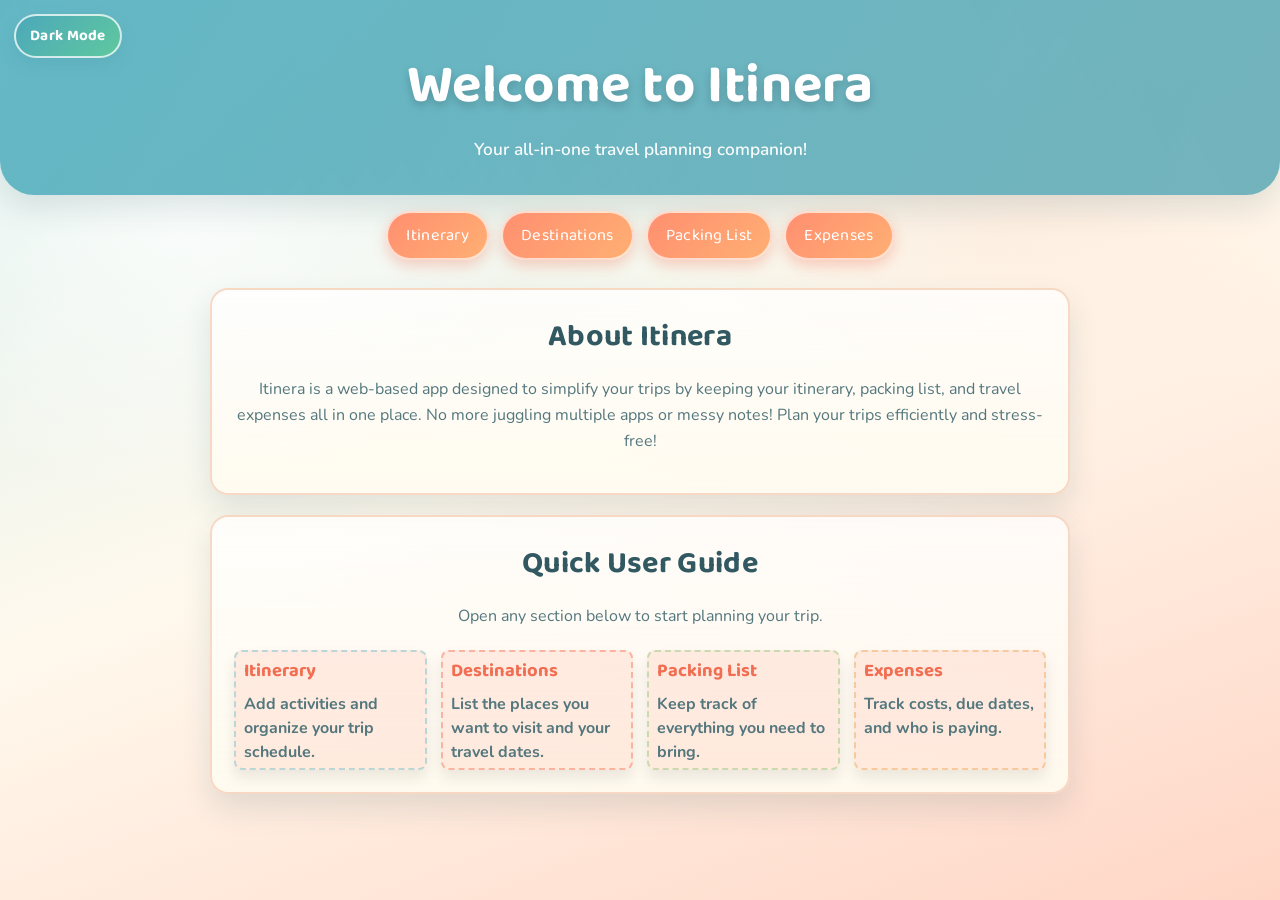
==== index.html @ 9acf5cf8 "add dark mode" ====
<!DOCTYPE html>
<html lang="en">
<head>
  <meta charset="UTF-8">
  <meta name="viewport" content="width=device-width, initial-scale=1.0">
  <title>Itinera - Home</title>
  <link rel="stylesheet" href="style.css">
</head>
<body class="home-page">

  <header>
    <h1>Welcome to Itinera</h1>
    <p>Your all-in-one travel planning companion!</p>
  </header>

  <!-- Navigation links right below the header -->
  <nav class="top-nav">
    <a href="itinerary.html">Itinerary</a>
    <a href="destinations.html">Destinations</a>
    <a href="packing.html">Packing List</a>
    <a href="expenses.html">Expenses</a>
  </nav>

  <section class="card about-box">
    <h2>About Itinera</h2>
    <p>
      Itinera is a web-based app designed to simplify your trips by keeping your itinerary, packing list, and travel expenses all in one place. No more juggling multiple apps or messy notes! Plan your trips efficiently and stress-free!
    </p>
  </section>

  <section class="card tutorial-box">
    <h2>Quick User Guide</h2>
    <p>Open any section below to start planning your trip.</p>

    <div class="tutorial-links">
      <a href="itinerary.html" class="tutorial-link">
        <strong>Itinerary</strong>
        <span>Add activities and organize your trip schedule.</span>
      </a>
      <a href="destinations.html" class="tutorial-link">
        <strong>Destinations</strong>
        <span>List the places you want to visit and your travel dates.</span>
      </a>
      <a href="packing.html" class="tutorial-link">
        <strong>Packing List</strong>
        <span>Keep track of everything you need to bring.</span>
      </a>
      <a href="expenses.html" class="tutorial-link">
        <strong>Expenses</strong>
        <span>Track costs, due dates, and who is paying.</span>
      </a>
    </div>
  </section>

  <script src="script.js"></script>
</body>
</html>
---- style.css ----
@import url('https://fonts.googleapis.com/css2?family=Baloo+2:wght@500;700&family=Nunito:wght@400;600;700&display=swap');

:root {
  --bg-sky: #d8f1f0;
  --bg-cream: #fff8e8;
  --bg-coral: #ffd3c2;
  --ink-main: #325962;
  --ink-soft: #53777d;
  --card: #fffcf4;
  --line-soft: #f4cdb5;
  --accent-main: #ff8f70;
  --accent-deep: #f16e52;
  --accent-blue: #5bb8c8;
  --shadow-soft: 0 14px 30px rgba(50, 89, 98, 0.14);
  --shadow-pop: 0 12px 20px rgba(241, 110, 82, 0.24);
}

* {
  box-sizing: border-box;
}

body {
  font-family: 'Nunito', sans-serif;
  text-align: center;
  margin: 0;
  padding: 0;
  color: var(--ink-main);
  background:
    radial-gradient(circle at 12% 18%, rgba(255, 255, 255, 0.8) 0%, rgba(255, 255, 255, 0) 25%),
    radial-gradient(circle at 86% 8%, rgba(255, 255, 255, 0.72) 0%, rgba(255, 255, 255, 0) 24%),
    linear-gradient(160deg, var(--bg-sky) 0%, var(--bg-cream) 46%, var(--bg-coral) 100%);
  min-height: 100vh;
}

header {
  background:
    linear-gradient(130deg, rgba(91, 184, 200, 0.95), rgba(91, 184, 200, 0.85)),
    linear-gradient(240deg, rgba(255, 143, 112, 0.95), rgba(255, 143, 112, 0.8));
  color: #ffffff;
  padding: 42px 20px 34px;
  border-bottom-left-radius: 34px;
  border-bottom-right-radius: 34px;
  box-shadow: var(--shadow-soft);
}

header h1 {
  margin: 0;
  font-family: 'Baloo 2', cursive;
  font-size: clamp(2.3rem, 4.8vw, 3.4rem);
  font-weight: 700;
  letter-spacing: 0.6px;
  text-shadow: 0 4px 10px rgba(0, 0, 0, 0.18);
}

header p {
  margin-top: 8px;
  margin-bottom: 0;
  font-size: 1.08rem;
  font-weight: 600;
  opacity: 0.95;
}

.top-nav {
  display: flex;
  justify-content: center;
  gap: 12px;
  margin: 16px 0 28px;
  flex-wrap: wrap;
}

.top-nav a {
  text-decoration: none;
  color: #ffffff;
  font-family: 'Baloo 2', cursive;
  font-size: 1.03rem;
  letter-spacing: 0.3px;
  background: linear-gradient(135deg, var(--accent-main), #ffaf73);
  border: 2px solid rgba(255, 255, 255, 0.65);
  padding: 9px 18px;
  border-radius: 999px;
  transition: transform 0.2s ease, box-shadow 0.2s ease, filter 0.2s ease;
  box-shadow: 0 6px 14px rgba(241, 110, 82, 0.3);
}

.theme-toggle {
  position: fixed;
  top: 14px;
  left: 14px;
  z-index: 999;
  color: #ffffff;
  font-family: 'Baloo 2', cursive;
  font-size: 0.95rem;
  letter-spacing: 0.3px;
  background: linear-gradient(135deg, #4ca8ba, #5fc89e);
  border: 2px solid rgba(255, 255, 255, 0.75);
  padding: 8px 14px;
  border-radius: 999px;
  transition: transform 0.2s ease, box-shadow 0.2s ease, filter 0.2s ease;
  box-shadow: 0 6px 14px rgba(74, 157, 171, 0.26);
  width: auto;
}

.top-nav a:hover {
  transform: translateY(-2px);
  filter: saturate(1.08);
  box-shadow: 0 10px 18px rgba(241, 110, 82, 0.34);
}

.theme-toggle:hover {
  transform: translateY(-2px);
  filter: saturate(1.08);
  box-shadow: 0 10px 18px rgba(74, 157, 171, 0.32);
}

.theme-toggle:focus-visible {
  outline: 3px solid rgba(255, 255, 255, 0.75);
  outline-offset: 2px;
}

.card,
section {
  background: var(--card);
  margin: 20px auto;
  padding: 22px;
  width: 95%;
  max-width: 860px;
  border-radius: 18px;
  border: 2px solid rgba(244, 205, 181, 0.75);
  box-shadow: var(--shadow-soft);
  text-align: left;
}

.card h2,
section h2 {
  margin-top: 0;
  margin-bottom: 14px;
  color: var(--ink-main);
  font-family: 'Baloo 2', cursive;
  font-size: 1.9rem;
  letter-spacing: 0.3px;
}

.card p {
  font-size: 1rem;
  line-height: 1.62;
  color: var(--ink-soft);
}

.card a {
  color: var(--accent-deep);
  text-decoration: none;
  font-weight: 700;
  background: rgba(255, 143, 112, 0.14);
  padding: 4px 8px;
  border-radius: 8px;
  transition: background 0.2s ease, color 0.2s ease;
}

.card a:hover {
  background: var(--accent-main);
  color: #ffffff;
}

.about-box,
.tutorial-box {
  background:
    linear-gradient(180deg, rgba(255, 255, 255, 0.75), rgba(255, 251, 240, 0.92));
}

.about-box h2,
.tutorial-box h2,
.about-box p,
.tutorial-box p {
  text-align: center;
}

.tutorial-box p {
  margin-bottom: 20px;
}

.tutorial-links {
  display: grid;
  grid-template-columns: repeat(auto-fit, minmax(180px, 1fr));
  gap: 14px;
}

.tutorial-link {
  display: block;
  background: linear-gradient(165deg, #ffffff, #fff3e4);
  border: 2px dashed rgba(241, 110, 82, 0.3);
  border-radius: 14px;
  padding: 16px;
  box-shadow: 0 8px 14px rgba(0, 0, 0, 0.08);
  text-align: left;
  transition: transform 0.22s ease, box-shadow 0.22s ease;
}

.tutorial-link strong {
  display: block;
  color: var(--accent-deep);
  font-family: 'Baloo 2', cursive;
  font-size: 1.15rem;
  margin-bottom: 6px;
}

.tutorial-link span {
  display: block;
  color: var(--ink-soft);
  line-height: 1.5;
}

.tutorial-link:hover {
  transform: translateY(-3px);
  box-shadow: 0 12px 18px rgba(0, 0, 0, 0.12);
}

input {
  margin: 8px 0;
  padding: 10px 12px;
  border-radius: 12px;
  border: 2px solid var(--line-soft);
  width: 100%;
  max-width: 420px;
  font-size: 1rem;
  font-family: 'Nunito', sans-serif;
  color: var(--ink-main);
  background: #fffdf8;
}

input:focus {
  outline: none;
  border-color: var(--accent-blue);
  box-shadow: 0 0 0 3px rgba(91, 184, 200, 0.2);
}

button {
  background: linear-gradient(135deg, var(--accent-main), var(--accent-deep));
  border: none;
  padding: 10px 16px;
  color: #ffffff;
  font-family: 'Baloo 2', cursive;
  font-size: 1rem;
  font-weight: 700;
  border-radius: 12px;
  cursor: pointer;
  transition: transform 0.2s ease, box-shadow 0.2s ease, filter 0.2s ease;
  box-shadow: var(--shadow-pop);
}

button:hover {
  transform: translateY(-1px) scale(1.02);
  filter: brightness(1.03);
}

button:active {
  transform: scale(0.97);
}

ul,
ol {
  padding: 0;
  list-style: none;
  text-align: left;
}

ol {
  padding-left: 20px;
}

ol li {
  margin: 10px 0;
  line-height: 1.45;
}

li {
  background: linear-gradient(120deg, rgba(255, 255, 255, 0.9), rgba(255, 245, 233, 0.95));
  margin: 8px auto;
  padding: 10px;
  border-radius: 12px;
  border: 1px solid rgba(244, 205, 181, 0.85);
  width: 100%;
  max-width: 520px;
  display: flex;
  justify-content: space-between;
  align-items: center;
  gap: 10px;
}

li button {
  background: linear-gradient(135deg, #ff7b7b, #ff5e72);
  padding: 6px 10px;
  font-size: 0.86rem;
  border-radius: 8px;
  box-shadow: none;
}

.input-row {
  display: flex;
  flex-wrap: wrap;
  justify-content: center;
  gap: 10px;
  margin-bottom: 15px;
}

.input-row input[type="text"],
.input-row input[type="number"] {
  flex: 1 1 150px;
  max-width: 210px;
}

.input-row input[type="date"] {
  flex: 1 1 200px;
  max-width: 210px;
}

.input-row button {
  flex: 0 0 auto;
}

#calendar {
  max-width: 100%;
  margin: 0 auto;
  background: #fffdf8;
  border-radius: 14px;
  border: 2px solid var(--line-soft);
  padding: 10px;
}

.fc .fc-toolbar-title {
  font-family: 'Baloo 2', cursive;
  color: var(--ink-main);
}

.fc .fc-button {
  background: linear-gradient(135deg, var(--accent-main), var(--accent-deep));
  border: none;
}

.fc .fc-daygrid-event {
  border: none;
  background: linear-gradient(135deg, var(--accent-blue), #76c6b7);
}

.destination-item {
  text-align: center;
}

/* Page-specific moods while keeping one palette */
.home-page {
  background:
    radial-gradient(circle at 15% 20%, rgba(255, 255, 255, 0.82) 0%, rgba(255, 255, 255, 0) 26%),
    radial-gradient(circle at 80% 10%, rgba(255, 225, 209, 0.62) 0%, rgba(255, 225, 209, 0) 28%),
    linear-gradient(160deg, #d7f0ef 0%, #fff9ed 48%, #ffd6c6 100%);
}

.home-page .tutorial-link:nth-child(1) {
  border-color: rgba(91, 184, 200, 0.42);
}

.home-page .tutorial-link:nth-child(2) {
  border-color: rgba(241, 110, 82, 0.45);
}

.home-page .tutorial-link:nth-child(3) {
  border-color: rgba(132, 194, 110, 0.42);
}

.home-page .tutorial-link:nth-child(4) {
  border-color: rgba(236, 160, 81, 0.45);
}

.destinations-page {
  background:
    radial-gradient(circle at 8% 16%, rgba(177, 227, 233, 0.65) 0%, rgba(177, 227, 233, 0) 28%),
    radial-gradient(circle at 92% 14%, rgba(255, 214, 198, 0.68) 0%, rgba(255, 214, 198, 0) 24%),
    linear-gradient(165deg, #dbf2f1 0%, #fff8e9 52%, #ffdccc 100%);
}

.destinations-page .card {
  border-style: dashed;
  background:
    linear-gradient(180deg, rgba(255, 255, 255, 0.8), rgba(253, 247, 236, 0.94));
}

.destinations-page h2::before {
  content: "Map Stop";
  display: inline-block;
  margin-right: 8px;
  padding: 2px 9px;
  border-radius: 999px;
  font-size: 0.55em;
  letter-spacing: 0.5px;
  text-transform: uppercase;
  background: rgba(91, 184, 200, 0.18);
  color: #417682;
}

.itinerary-page {
  background:
    radial-gradient(circle at 18% 24%, rgba(255, 229, 213, 0.66) 0%, rgba(255, 229, 213, 0) 30%),
    radial-gradient(circle at 86% 10%, rgba(173, 228, 221, 0.64) 0%, rgba(173, 228, 221, 0) 26%),
    linear-gradient(160deg, #dcf2f0 0%, #fff7e5 50%, #ffd7c4 100%);
}

.itinerary-page #calendar {
  background:
    linear-gradient(180deg, rgba(255, 255, 255, 0.95), rgba(250, 255, 255, 0.94));
  border-color: rgba(91, 184, 200, 0.4);
}

.itinerary-page .fc .fc-button {
  box-shadow: 0 6px 12px rgba(74, 157, 171, 0.22);
}

.packing-page {
  background:
    radial-gradient(circle at 12% 22%, rgba(199, 234, 186, 0.6) 0%, rgba(199, 234, 186, 0) 28%),
    radial-gradient(circle at 88% 9%, rgba(255, 221, 206, 0.64) 0%, rgba(255, 221, 206, 0) 26%),
    linear-gradient(160deg, #e2f5ea 0%, #fff9ea 50%, #ffdaca 100%);
}

.packing-page li {
  border-left: 5px solid rgba(132, 194, 110, 0.55);
}

.packing-page .card {
  background:
    linear-gradient(180deg, rgba(255, 255, 255, 0.88), rgba(247, 255, 244, 0.95));
}

.expenses-page {
  background:
    radial-gradient(circle at 14% 20%, rgba(255, 220, 199, 0.68) 0%, rgba(255, 220, 199, 0) 30%),
    radial-gradient(circle at 88% 14%, rgba(179, 223, 232, 0.62) 0%, rgba(179, 223, 232, 0) 24%),
    linear-gradient(160deg, #def1f0 0%, #fff7ea 50%, #ffd4c1 100%);
}

.expenses-page .card {
  border-style: solid;
  border-width: 2px;
  background:
    repeating-linear-gradient(
      to bottom,
      rgba(255, 255, 255, 0.96),
      rgba(255, 255, 255, 0.96) 24px,
      rgba(241, 110, 82, 0.04) 24px,
      rgba(241, 110, 82, 0.04) 26px
    );
}

.expenses-page li {
  border-right: 5px solid rgba(91, 184, 200, 0.45);
}

.packing-page .card h2,
.expenses-page .card h2 {
  color: #244851;
}

.packing-page .input-row > button,
.expenses-page .input-row > button {
  color: #ffffff;
  background: linear-gradient(135deg, #ef795e, #cf4f38);
}

#packingList li,
#expenseList li {
  color: #2e4d56;
}

#expenseList li strong {
  color: #b84c35;
}

body.dark-mode {
  --ink-main: #e6f4f8;
  --ink-soft: #c8dce2;
  --card: #1b2a31;
  --line-soft: #47636d;
  --accent-main: #ff8f70;
  --accent-deep: #e26950;
  --accent-blue: #66c6d8;
  --shadow-soft: 0 14px 30px rgba(0, 0, 0, 0.35);
  --shadow-pop: 0 10px 16px rgba(0, 0, 0, 0.28);
  color: var(--ink-main);
  background:
    radial-gradient(circle at 14% 16%, rgba(74, 117, 127, 0.35) 0%, rgba(74, 117, 127, 0) 30%),
    radial-gradient(circle at 90% 10%, rgba(88, 131, 95, 0.3) 0%, rgba(88, 131, 95, 0) 28%),
    linear-gradient(160deg, #111d23 0%, #17282f 48%, #223037 100%);
}

body.dark-mode header {
  background:
    linear-gradient(130deg, rgba(34, 83, 94, 0.95), rgba(38, 98, 111, 0.9)),
    linear-gradient(240deg, rgba(143, 74, 63, 0.95), rgba(112, 62, 54, 0.86));
}

body.dark-mode .card,
body.dark-mode section {
  border-color: rgba(83, 121, 131, 0.9);
}

body.dark-mode .card p,
body.dark-mode .tutorial-link span,
body.dark-mode .about-box p,
body.dark-mode .tutorial-box p {
  color: #d3e6eb;
}

body.dark-mode .about-box,
body.dark-mode .tutorial-box,
body.dark-mode .destinations-page .card,
body.dark-mode .packing-page .card,
body.dark-mode .expenses-page .card {
  background: linear-gradient(180deg, rgba(26, 42, 50, 0.96), rgba(22, 35, 42, 0.98));
}

body.dark-mode .tutorial-link,
body.dark-mode li {
  background: linear-gradient(155deg, rgba(30, 48, 56, 0.92), rgba(26, 40, 47, 0.96));
  border-color: rgba(86, 128, 139, 0.78);
}

body.dark-mode .tutorial-link strong,
body.dark-mode .card a {
  color: #ffd8c6;
}

body.dark-mode .packing-page .card h2,
body.dark-mode .expenses-page .card h2,
body.dark-mode #packingList li,
body.dark-mode #expenseList li {
  color: #e9f7fb;
}

body.dark-mode #expenseList li strong {
  color: #ffd6c6;
}

body.dark-mode .packing-page .input-row > button,
body.dark-mode .expenses-page .input-row > button {
  color: #ffffff;
  background: linear-gradient(135deg, #f08b6d, #db6348);
}

body.dark-mode .top-nav a {
  border-color: rgba(255, 255, 255, 0.82);
  box-shadow: 0 8px 16px rgba(0, 0, 0, 0.3);
}

body.dark-mode .destinations-page h2::before {
  background: rgba(102, 198, 216, 0.26);
  color: #ecf9fc;
}

body.dark-mode input,
body.dark-mode #calendar {
  background: #122028;
  color: var(--ink-main);
  border-color: rgba(86, 128, 139, 0.82);
}

body.dark-mode input:focus {
  border-color: var(--accent-blue);
  box-shadow: 0 0 0 3px rgba(102, 198, 216, 0.22);
}

body.dark-mode .fc .fc-toolbar-title,
body.dark-mode .fc .fc-col-header-cell-cushion,
body.dark-mode .fc .fc-daygrid-day-number {
  color: var(--ink-main);
}

body.dark-mode .fc-theme-standard td,
body.dark-mode .fc-theme-standard th {
  border-color: rgba(74, 110, 120, 0.65);
}

body.dark-mode .fc .fc-button {
  background: linear-gradient(135deg, #de795e, #b75743);
}

body.dark-mode .theme-toggle {
  background: linear-gradient(135deg, #3e8fa1, #4daf8b);
  border-color: rgba(208, 236, 242, 0.86);
  box-shadow: 0 8px 16px rgba(0, 0, 0, 0.34);
}

body.dark-mode .destinations-page,
body.dark-mode .itinerary-page,
body.dark-mode .packing-page,
body.dark-mode .expenses-page,
body.dark-mode .home-page {
  background:
    radial-gradient(circle at 16% 18%, rgba(70, 110, 120, 0.35) 0%, rgba(70, 110, 120, 0) 30%),
    radial-gradient(circle at 90% 10%, rgba(120, 88, 75, 0.3) 0%, rgba(120, 88, 75, 0) 28%),
    linear-gradient(160deg, #101a20 0%, #16262c 50%, #1e2a31 100%);
}

@media screen and (max-width: 768px) {
  header {
    padding: 24px 12px 22px;
    border-bottom-left-radius: 24px;
    border-bottom-right-radius: 24px;
  }

  .top-nav {
    gap: 8px;
    margin: 12px 10px 24px;
  }

  .top-nav a {
    width: calc(50% - 6px);
    text-align: center;
    padding: 10px 12px;
  }

  .theme-toggle {
    top: 10px;
    left: 10px;
    width: auto;
    padding: 7px 12px;
    font-size: 0.88rem;
  }

  .card,
  section {
    width: 94%;
    padding: 16px;
    margin: 14px auto;
  }

  .tutorial-links {
    grid-template-columns: 1fr;
  }

  .input-row {
    flex-direction: column;
    align-items: stretch;
  }

  .input-row input[type="text"],
  .input-row input[type="number"],
  .input-row input[type="date"],
  .input-row input[type="datetime-local"] {
    flex: 1;
    max-width: none;
  }

  button {
    width: 100%;
    padding: 10px 16px;
  }

  li {
    max-width: none;
    font-size: 0.95rem;
  }
}

@media screen and (max-width: 430px) {
  .top-nav a {
    width: 100%;
  }

  .theme-toggle {
    top: 8px;
    left: 8px;
  }

  header h1 {
    font-size: 2.1rem;
  }
}
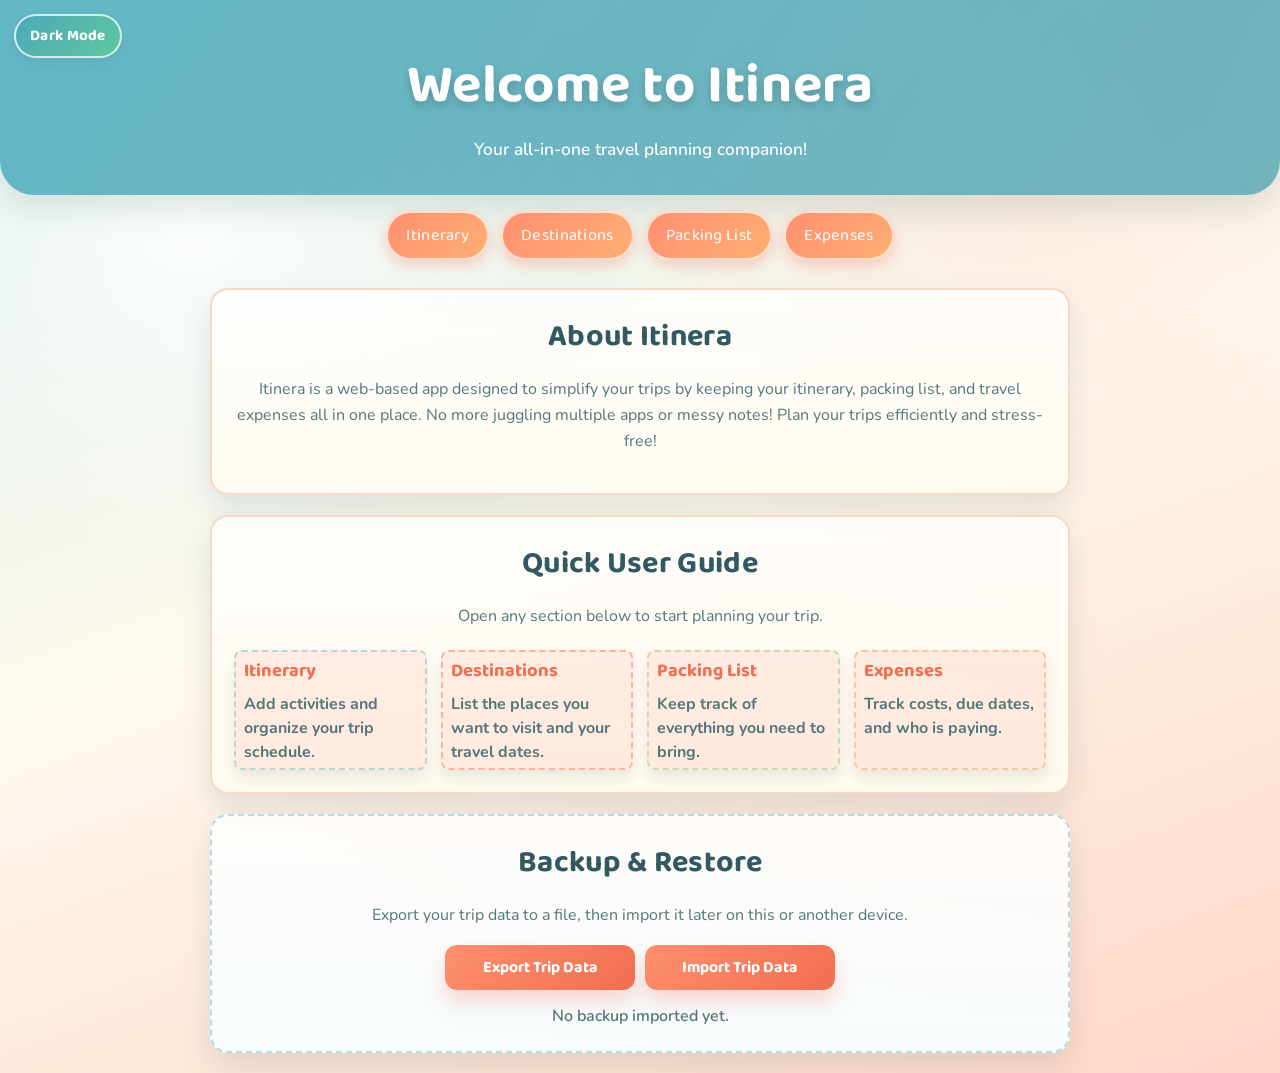
==== commit f8e32048: "updated Itinerary" ====
--- a/index.html
+++ b/index.html
@@ -52,6 +52,17 @@
     </div>
   </section>
 
+  <section class="card data-tools-box">
+    <h2>Backup & Restore</h2>
+    <p>Export your trip data to a file, then import it later on this or another device.</p>
+    <div class="data-tools-actions">
+      <button id="exportDataBtn" type="button">Export Trip Data</button>
+      <button id="importDataBtn" type="button">Import Trip Data</button>
+      <input id="importDataInput" type="file" accept="application/json" hidden>
+    </div>
+    <p id="lastImportStatus" class="data-import-status" aria-live="polite">No backup imported yet.</p>
+  </section>
+
   <script src="script.js"></script>
 </body>
 </html>
--- a/style.css
+++ b/style.css
@@ -167,6 +167,38 @@
     linear-gradient(180deg, rgba(255, 255, 255, 0.75), rgba(255, 251, 240, 0.92));
 }
 
+.data-tools-box {
+  background:
+    linear-gradient(180deg, rgba(255, 255, 255, 0.82), rgba(246, 253, 255, 0.94));
+  border-style: dashed;
+  border-color: rgba(91, 184, 200, 0.45);
+}
+
+.data-tools-box h2,
+.data-tools-box p {
+  text-align: center;
+}
+
+.data-tools-actions {
+  display: flex;
+  justify-content: center;
+  flex-wrap: wrap;
+  gap: 10px;
+  margin-top: 14px;
+}
+
+.data-tools-actions button {
+  min-width: 190px;
+}
+
+.data-import-status {
+  margin-top: 14px;
+  margin-bottom: 0;
+  font-size: 0.95rem;
+  font-weight: 600;
+  color: var(--ink-soft);
+}
+
 .about-box h2,
 .tutorial-box h2,
 .about-box p,
@@ -317,6 +349,31 @@
   flex: 0 0 auto;
 }
 
+.trip-length-presets {
+  display: flex;
+  justify-content: center;
+  flex-wrap: wrap;
+  gap: 8px;
+  margin-bottom: 14px;
+}
+
+.trip-preset-btn {
+  min-width: 84px;
+  padding: 8px 12px;
+  font-size: 0.9rem;
+}
+
+.trip-preset-btn.active {
+  background: linear-gradient(135deg, #4ca8ba, #3f8f9f);
+  box-shadow: 0 8px 16px rgba(74, 157, 171, 0.35);
+}
+
+.trip-range-apply-wrap {
+  display: flex;
+  justify-content: center;
+  margin-bottom: 14px;
+}
+
 #calendar {
   max-width: 100%;
   margin: 0 auto;
@@ -326,6 +383,25 @@
   padding: 10px;
 }
 
+#destinationMap {
+  width: 100%;
+  height: 360px;
+  border-radius: 14px;
+  border: 2px solid rgba(91, 184, 200, 0.4);
+  overflow: hidden;
+  box-shadow: inset 0 0 0 1px rgba(255, 255, 255, 0.35);
+}
+
+.leaflet-popup-content-wrapper {
+  border-radius: 10px;
+}
+
+.leaflet-popup-content {
+  margin: 10px 12px;
+  font-family: 'Nunito', sans-serif;
+  color: #2f4f57;
+}
+
 .fc .fc-toolbar-title {
   font-family: 'Baloo 2', cursive;
   color: var(--ink-main);
@@ -380,19 +456,6 @@
   border-style: dashed;
   background:
     linear-gradient(180deg, rgba(255, 255, 255, 0.8), rgba(253, 247, 236, 0.94));
-}
-
-.destinations-page h2::before {
-  content: "Map Stop";
-  display: inline-block;
-  margin-right: 8px;
-  padding: 2px 9px;
-  border-radius: 999px;
-  font-size: 0.55em;
-  letter-spacing: 0.5px;
-  text-transform: uppercase;
-  background: rgba(91, 184, 200, 0.18);
-  color: #417682;
 }
 
 .itinerary-page {
@@ -509,6 +572,7 @@
 
 body.dark-mode .about-box,
 body.dark-mode .tutorial-box,
+body.dark-mode .data-tools-box,
 body.dark-mode .destinations-page .card,
 body.dark-mode .packing-page .card,
 body.dark-mode .expenses-page .card {
@@ -548,15 +612,18 @@
   box-shadow: 0 8px 16px rgba(0, 0, 0, 0.3);
 }
 
-body.dark-mode .destinations-page h2::before {
-  background: rgba(102, 198, 216, 0.26);
-  color: #ecf9fc;
-}
-
 body.dark-mode input,
 body.dark-mode #calendar {
   background: #122028;
   color: var(--ink-main);
+  border-color: rgba(86, 128, 139, 0.82);
+}
+
+body.dark-mode .trip-preset-btn.active {
+  background: linear-gradient(135deg, #58a9bc, #468fa1);
+}
+
+body.dark-mode #destinationMap {
   border-color: rgba(86, 128, 139, 0.82);
 }
 
@@ -634,9 +701,24 @@
     grid-template-columns: 1fr;
   }
 
+  .data-tools-actions {
+    flex-direction: column;
+    align-items: stretch;
+  }
+
+  .data-tools-actions button {
+    min-width: 0;
+    width: 100%;
+  }
+
   .input-row {
     flex-direction: column;
     align-items: stretch;
+  }
+
+  .trip-preset-btn {
+    min-width: 0;
+    width: calc(50% - 4px);
   }
 
   .input-row input[type="text"],
@@ -656,6 +738,10 @@
     max-width: none;
     font-size: 0.95rem;
   }
+
+  #destinationMap {
+    height: 300px;
+  }
 }
 
 @media screen and (max-width: 430px) {
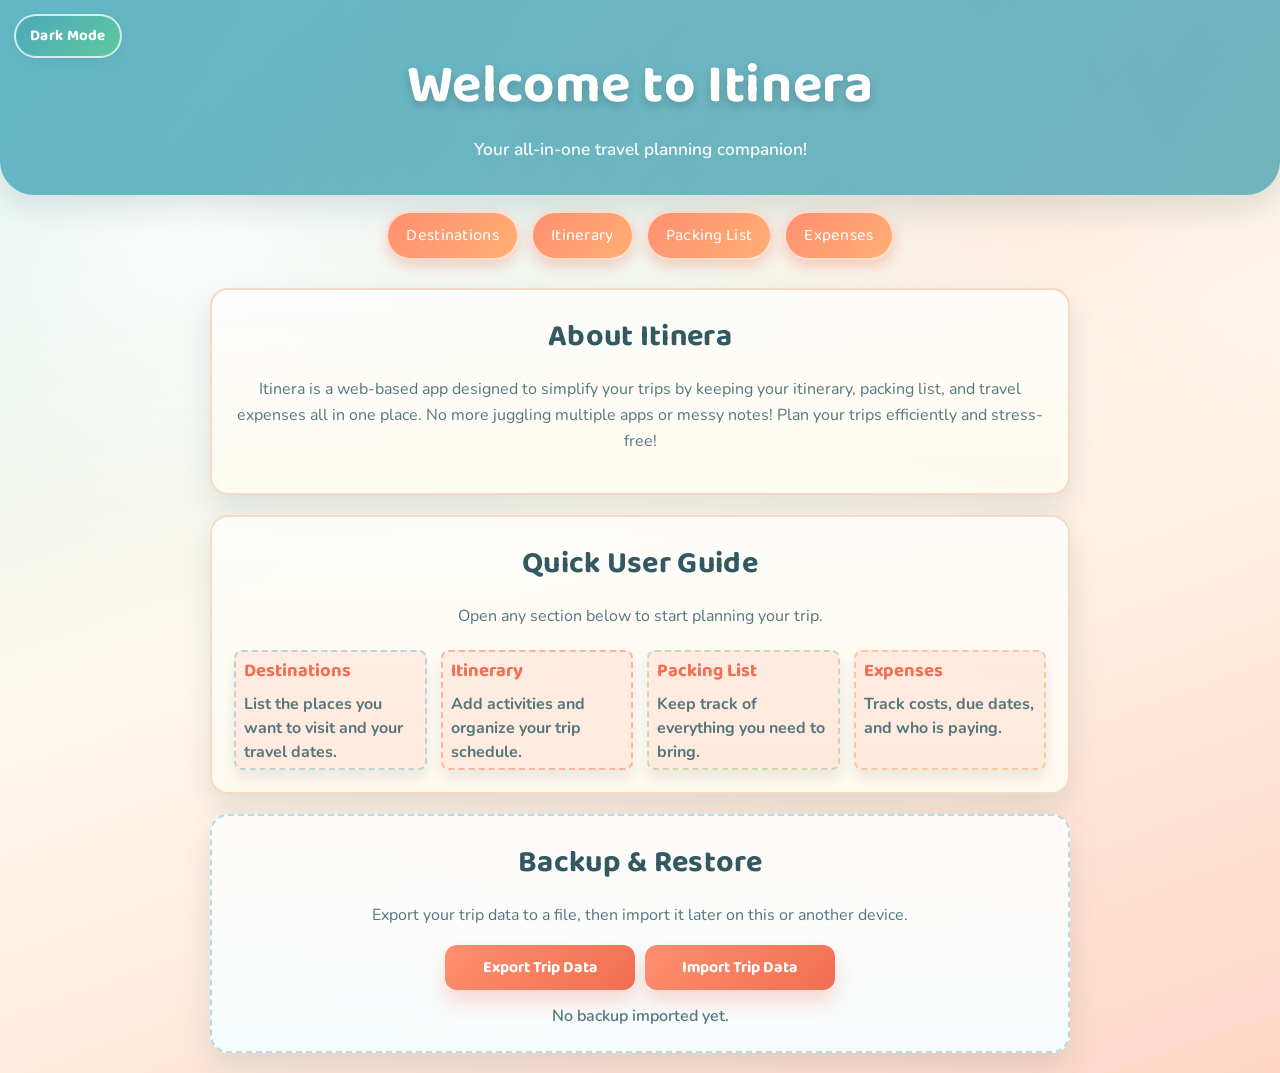
==== commit cd02f2ca: "update button order" ====
--- a/index.html
+++ b/index.html
@@ -15,8 +15,8 @@
 
   <!-- Navigation links right below the header -->
   <nav class="top-nav">
+    <a href="destinations.html">Destinations</a>
     <a href="itinerary.html">Itinerary</a>
-    <a href="destinations.html">Destinations</a>
     <a href="packing.html">Packing List</a>
     <a href="expenses.html">Expenses</a>
   </nav>
@@ -33,13 +33,13 @@
     <p>Open any section below to start planning your trip.</p>
 
     <div class="tutorial-links">
+      <a href="destinations.html" class="tutorial-link">
+        <strong>Destinations</strong>
+        <span>List the places you want to visit and your travel dates.</span>
+      </a>
       <a href="itinerary.html" class="tutorial-link">
         <strong>Itinerary</strong>
         <span>Add activities and organize your trip schedule.</span>
-      </a>
-      <a href="destinations.html" class="tutorial-link">
-        <strong>Destinations</strong>
-        <span>List the places you want to visit and your travel dates.</span>
       </a>
       <a href="packing.html" class="tutorial-link">
         <strong>Packing List</strong>
--- a/style.css
+++ b/style.css
@@ -259,7 +259,24 @@
   background: #fffdf8;
 }
 
+select {
+  margin: 8px 0;
+  padding: 10px 12px;
+  border-radius: 12px;
+  border: 2px solid var(--line-soft);
+  font-size: 1rem;
+  font-family: 'Nunito', sans-serif;
+  color: var(--ink-main);
+  background: #fffdf8;
+}
+
 input:focus {
+  outline: none;
+  border-color: var(--accent-blue);
+  box-shadow: 0 0 0 3px rgba(91, 184, 200, 0.2);
+}
+
+select:focus {
   outline: none;
   border-color: var(--accent-blue);
   box-shadow: 0 0 0 3px rgba(91, 184, 200, 0.2);
@@ -371,7 +388,21 @@
 .trip-range-apply-wrap {
   display: flex;
   justify-content: center;
+  flex-wrap: wrap;
+  gap: 10px;
   margin-bottom: 14px;
+}
+
+.trip-range-apply-wrap select {
+  min-width: 250px;
+}
+
+.trip-range-source {
+  margin-top: 0;
+  margin-bottom: 10px;
+  text-align: center;
+  color: var(--ink-soft);
+  font-weight: 600;
 }
 
 #calendar {
@@ -469,10 +500,121 @@
   background:
     linear-gradient(180deg, rgba(255, 255, 255, 0.95), rgba(250, 255, 255, 0.94));
   border-color: rgba(91, 184, 200, 0.4);
+  padding: 14px;
+  box-shadow: inset 0 0 0 1px rgba(255, 255, 255, 0.7);
 }
 
 .itinerary-page .fc .fc-button {
   box-shadow: 0 6px 12px rgba(74, 157, 171, 0.22);
+}
+
+.itinerary-page .fc .fc-toolbar-title {
+  font-size: clamp(1.25rem, 2.2vw, 1.65rem);
+  letter-spacing: 0.4px;
+}
+
+.itinerary-page .fc .fc-daygrid-day-frame {
+  min-height: 92px;
+  padding: 4px;
+}
+
+.itinerary-page .fc-theme-standard td,
+.itinerary-page .fc-theme-standard th {
+  border-color: rgba(91, 184, 200, 0.26);
+}
+
+.itinerary-page .fc .fc-col-header-cell {
+  background: rgba(91, 184, 200, 0.12);
+}
+
+.itinerary-page .fc .fc-col-header-cell-cushion {
+  color: #2d5660;
+  font-weight: 700;
+  text-transform: uppercase;
+  letter-spacing: 0.6px;
+  font-size: 0.78rem;
+}
+
+.itinerary-page .fc .fc-daygrid-day-number {
+  color: #2f5862;
+  font-weight: 700;
+  font-size: 0.9rem;
+  padding: 5px 7px;
+}
+
+.itinerary-page .fc .fc-day-today {
+  background: linear-gradient(180deg, rgba(255, 184, 157, 0.24), rgba(255, 184, 157, 0.08));
+}
+
+.itinerary-page .fc .fc-daygrid-event {
+  border-radius: 8px;
+  padding: 3px 6px;
+  font-size: 0.8rem;
+  line-height: 1.3;
+  box-shadow: 0 3px 8px rgba(74, 157, 171, 0.2);
+}
+
+.itinerary-page .fc .fc-daygrid-event .fc-event-title {
+  font-weight: 700;
+}
+
+.calendar-hover-tooltip {
+  position: absolute;
+  z-index: 2000;
+  max-width: 280px;
+  padding: 10px 12px;
+  border-radius: 12px;
+  border: 1px solid rgba(91, 184, 200, 0.5);
+  background: rgba(255, 255, 255, 0.97);
+  box-shadow: 0 10px 24px rgba(44, 88, 98, 0.22);
+  color: #2b5059;
+  font-size: 0.88rem;
+  line-height: 1.4;
+  pointer-events: none;
+}
+
+.calendar-tooltip-title {
+  font-family: 'Baloo 2', cursive;
+  font-size: 1rem;
+  font-weight: 700;
+  color: #22505a;
+  margin-bottom: 4px;
+}
+
+.calendar-tooltip-line {
+  color: #325962;
+}
+
+.itinerary-page #activityList .activity-address {
+  color: #3b6a74;
+  font-size: 0.92rem;
+  font-weight: 600;
+}
+
+.day-view-controls {
+  margin-bottom: 10px;
+}
+
+.day-view-controls button {
+  min-width: 112px;
+}
+
+.day-view-controls input[type="date"] {
+  max-width: 250px;
+}
+
+#dayViewList {
+  margin-top: 4px;
+}
+
+.day-view-item {
+  display: block;
+  text-align: left;
+}
+
+.day-view-main {
+  margin-bottom: 2px;
+  color: #2d5660;
 }
 
 .packing-page {
@@ -489,6 +631,26 @@
 .packing-page .card {
   background:
     linear-gradient(180deg, rgba(255, 255, 255, 0.88), rgba(247, 255, 244, 0.95));
+}
+
+.packing-suggestions-card {
+  border-style: dashed;
+  border-color: rgba(91, 184, 200, 0.45);
+}
+
+.suggestion-actions {
+  display: flex;
+  justify-content: center;
+  margin-bottom: 10px;
+}
+
+#suggestionList li {
+  color: #2e4d56;
+}
+
+#suggestionList .suggestion-empty {
+  justify-content: center;
+  text-align: center;
 }
 
 .expenses-page {
@@ -597,6 +759,10 @@
   color: #e9f7fb;
 }
 
+body.dark-mode #suggestionList li {
+  color: #e9f7fb;
+}
+
 body.dark-mode #expenseList li strong {
   color: #ffd6c6;
 }
@@ -613,6 +779,7 @@
 }
 
 body.dark-mode input,
+body.dark-mode select,
 body.dark-mode #calendar {
   background: #122028;
   color: var(--ink-main);
@@ -632,6 +799,11 @@
   box-shadow: 0 0 0 3px rgba(102, 198, 216, 0.22);
 }
 
+body.dark-mode select:focus {
+  border-color: var(--accent-blue);
+  box-shadow: 0 0 0 3px rgba(102, 198, 216, 0.22);
+}
+
 body.dark-mode .fc .fc-toolbar-title,
 body.dark-mode .fc .fc-col-header-cell-cushion,
 body.dark-mode .fc .fc-daygrid-day-number {
@@ -641,6 +813,43 @@
 body.dark-mode .fc-theme-standard td,
 body.dark-mode .fc-theme-standard th {
   border-color: rgba(74, 110, 120, 0.65);
+}
+
+body.dark-mode .itinerary-page .fc .fc-col-header-cell {
+  background: rgba(102, 198, 216, 0.12);
+}
+
+body.dark-mode .itinerary-page .fc .fc-col-header-cell-cushion,
+body.dark-mode .itinerary-page .fc .fc-daygrid-day-number {
+  color: #d9f0f6;
+}
+
+body.dark-mode .itinerary-page .fc .fc-day-today {
+  background: linear-gradient(180deg, rgba(224, 122, 98, 0.26), rgba(224, 122, 98, 0.08));
+}
+
+body.dark-mode .itinerary-page .fc .fc-daygrid-event {
+  box-shadow: 0 4px 10px rgba(0, 0, 0, 0.3);
+}
+
+body.dark-mode .calendar-hover-tooltip {
+  border-color: rgba(102, 198, 216, 0.56);
+  background: rgba(19, 33, 41, 0.96);
+  box-shadow: 0 10px 24px rgba(0, 0, 0, 0.4);
+  color: #e3f3f7;
+}
+
+body.dark-mode .calendar-tooltip-title,
+body.dark-mode .calendar-tooltip-line {
+  color: #e3f3f7;
+}
+
+body.dark-mode .itinerary-page #activityList .activity-address {
+  color: #bfe4ec;
+}
+
+body.dark-mode .day-view-main {
+  color: #d8edf3;
 }
 
 body.dark-mode .fc .fc-button {
@@ -721,6 +930,17 @@
     width: calc(50% - 4px);
   }
 
+  .trip-range-apply-wrap select,
+  .trip-range-apply-wrap button {
+    width: 100%;
+  }
+
+  .day-view-controls button,
+  .day-view-controls input[type="date"] {
+    width: 100%;
+    max-width: none;
+  }
+
   .input-row input[type="text"],
   .input-row input[type="number"],
   .input-row input[type="date"],
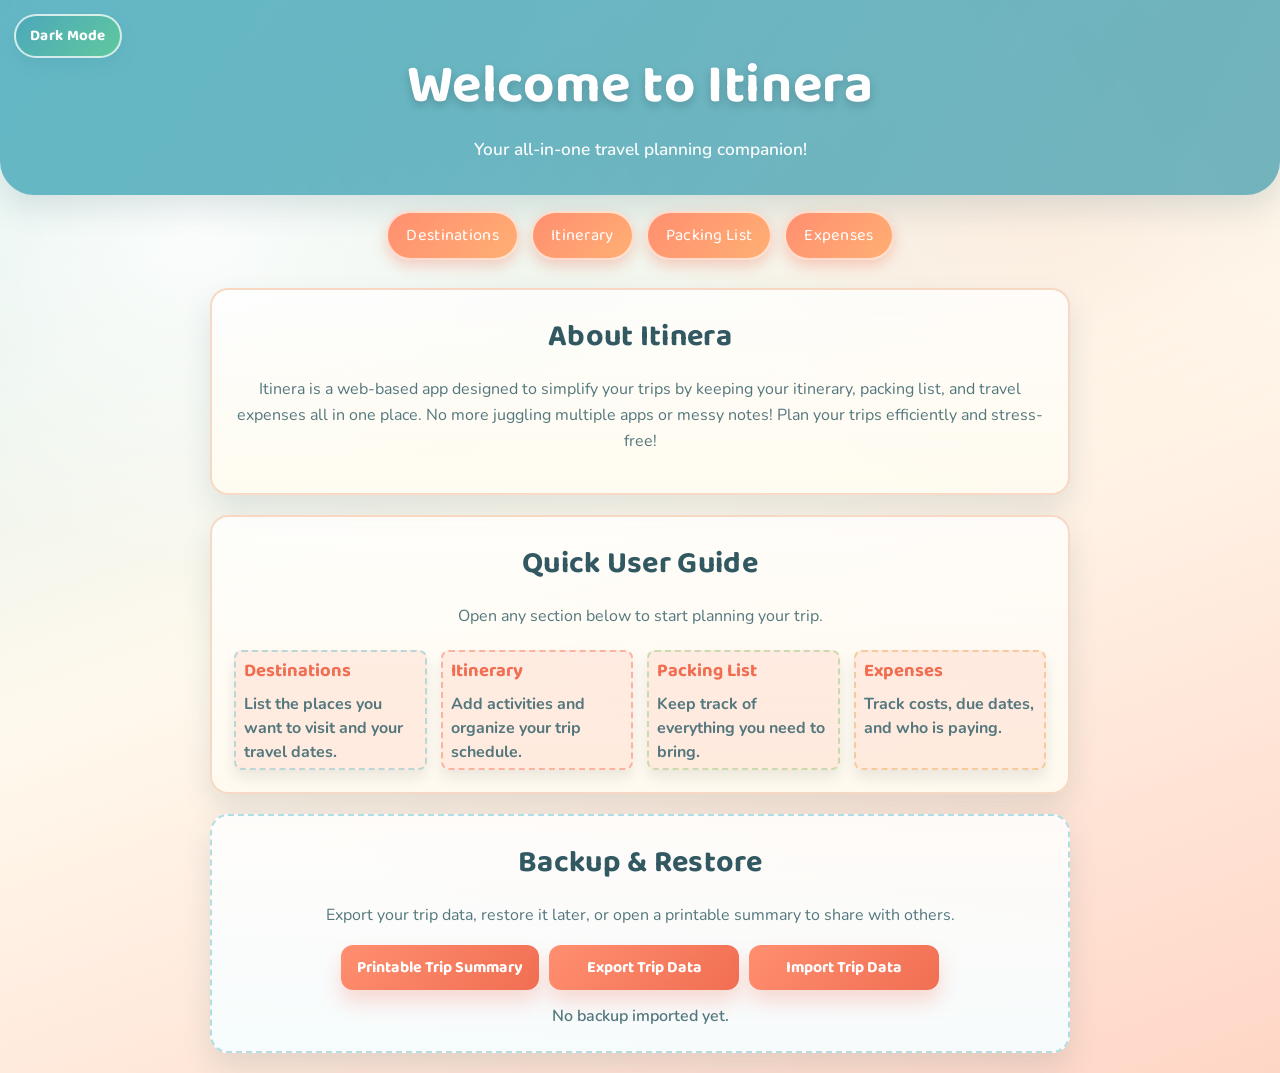
==== commit e8429e4d: "add printable trip summary" ====
--- a/index.html
+++ b/index.html
@@ -54,8 +54,9 @@
 
   <section class="card data-tools-box">
     <h2>Backup & Restore</h2>
-    <p>Export your trip data to a file, then import it later on this or another device.</p>
+    <p>Export your trip data, restore it later, or open a printable summary to share with others.</p>
     <div class="data-tools-actions">
+      <button id="openPrintSummaryBtn" type="button">Printable Trip Summary</button>
       <button id="exportDataBtn" type="button">Export Trip Data</button>
       <button id="importDataBtn" type="button">Import Trip Data</button>
       <input id="importDataInput" type="file" accept="application/json" hidden>
--- a/style.css
+++ b/style.css
@@ -191,6 +191,22 @@
   min-width: 190px;
 }
 
+.print-summary-link {
+  display: inline-flex;
+  align-items: center;
+  justify-content: center;
+  min-width: 190px;
+  text-decoration: none;
+  color: #ffffff;
+  font-family: 'Baloo 2', cursive;
+  font-size: 1rem;
+  font-weight: 700;
+  padding: 10px 16px;
+  border-radius: 12px;
+  background: linear-gradient(135deg, var(--accent-main), var(--accent-deep));
+  box-shadow: var(--shadow-pop);
+}
+
 .data-import-status {
   margin-top: 14px;
   margin-bottom: 0;
@@ -474,6 +490,27 @@
 
 .home-page .tutorial-link:nth-child(4) {
   border-color: rgba(236, 160, 81, 0.45);
+}
+
+.print-summary-page {
+  background:
+    radial-gradient(circle at 16% 18%, rgba(255, 255, 255, 0.78) 0%, rgba(255, 255, 255, 0) 28%),
+    linear-gradient(160deg, #e6f5f3 0%, #fff9ed 56%, #ffd9cc 100%);
+}
+
+.print-summary-page .card {
+  page-break-inside: avoid;
+}
+
+.print-summary-item,
+.print-empty-item {
+  display: block;
+  text-align: left;
+}
+
+.print-empty-item {
+  justify-content: center;
+  text-align: center;
 }
 
 .destinations-page {
@@ -673,8 +710,18 @@
     );
 }
 
+.expense-members-card,
+.expense-split-card {
+  border-style: dashed;
+}
+
 .expenses-page li {
   border-right: 5px solid rgba(91, 184, 200, 0.45);
+}
+
+.split-summary-item {
+  display: block;
+  text-align: left;
 }
 
 .packing-page .card h2,
@@ -752,11 +799,25 @@
   color: #ffd8c6;
 }
 
+body.dark-mode .print-summary-link {
+  color: #ffffff;
+}
+
 body.dark-mode .packing-page .card h2,
 body.dark-mode .expenses-page .card h2,
 body.dark-mode #packingList li,
 body.dark-mode #expenseList li {
   color: #e9f7fb;
+}
+
+body.dark-mode .traveler-check-option {
+  background: rgba(24, 40, 48, 0.9);
+  border-color: rgba(102, 198, 216, 0.34);
+  color: #e9f7fb;
+}
+
+body.dark-mode .expense-split-members {
+  color: #bfe4ec;
 }
 
 body.dark-mode #suggestionList li {
@@ -866,11 +927,48 @@
 body.dark-mode .itinerary-page,
 body.dark-mode .packing-page,
 body.dark-mode .expenses-page,
+body.dark-mode .print-summary-page,
 body.dark-mode .home-page {
   background:
     radial-gradient(circle at 16% 18%, rgba(70, 110, 120, 0.35) 0%, rgba(70, 110, 120, 0) 30%),
     radial-gradient(circle at 90% 10%, rgba(120, 88, 75, 0.3) 0%, rgba(120, 88, 75, 0) 28%),
     linear-gradient(160deg, #101a20 0%, #16262c 50%, #1e2a31 100%);
+}
+
+@media print {
+  body {
+    background: #ffffff;
+    color: #1f2e33;
+  }
+
+  .theme-toggle,
+  .print-only-hidden {
+    display: none !important;
+  }
+
+  header {
+    box-shadow: none;
+    border-radius: 0;
+    margin-bottom: 10px;
+  }
+
+  .card,
+  section {
+    width: 100%;
+    max-width: none;
+    margin: 12px 0;
+    box-shadow: none;
+    border-color: #d6d6d6;
+    background: #ffffff;
+    break-inside: avoid;
+  }
+
+  li {
+    background: #ffffff;
+    border-color: #d6d6d6;
+    color: #1f2e33;
+    box-shadow: none;
+  }
 }
 
 @media screen and (max-width: 768px) {
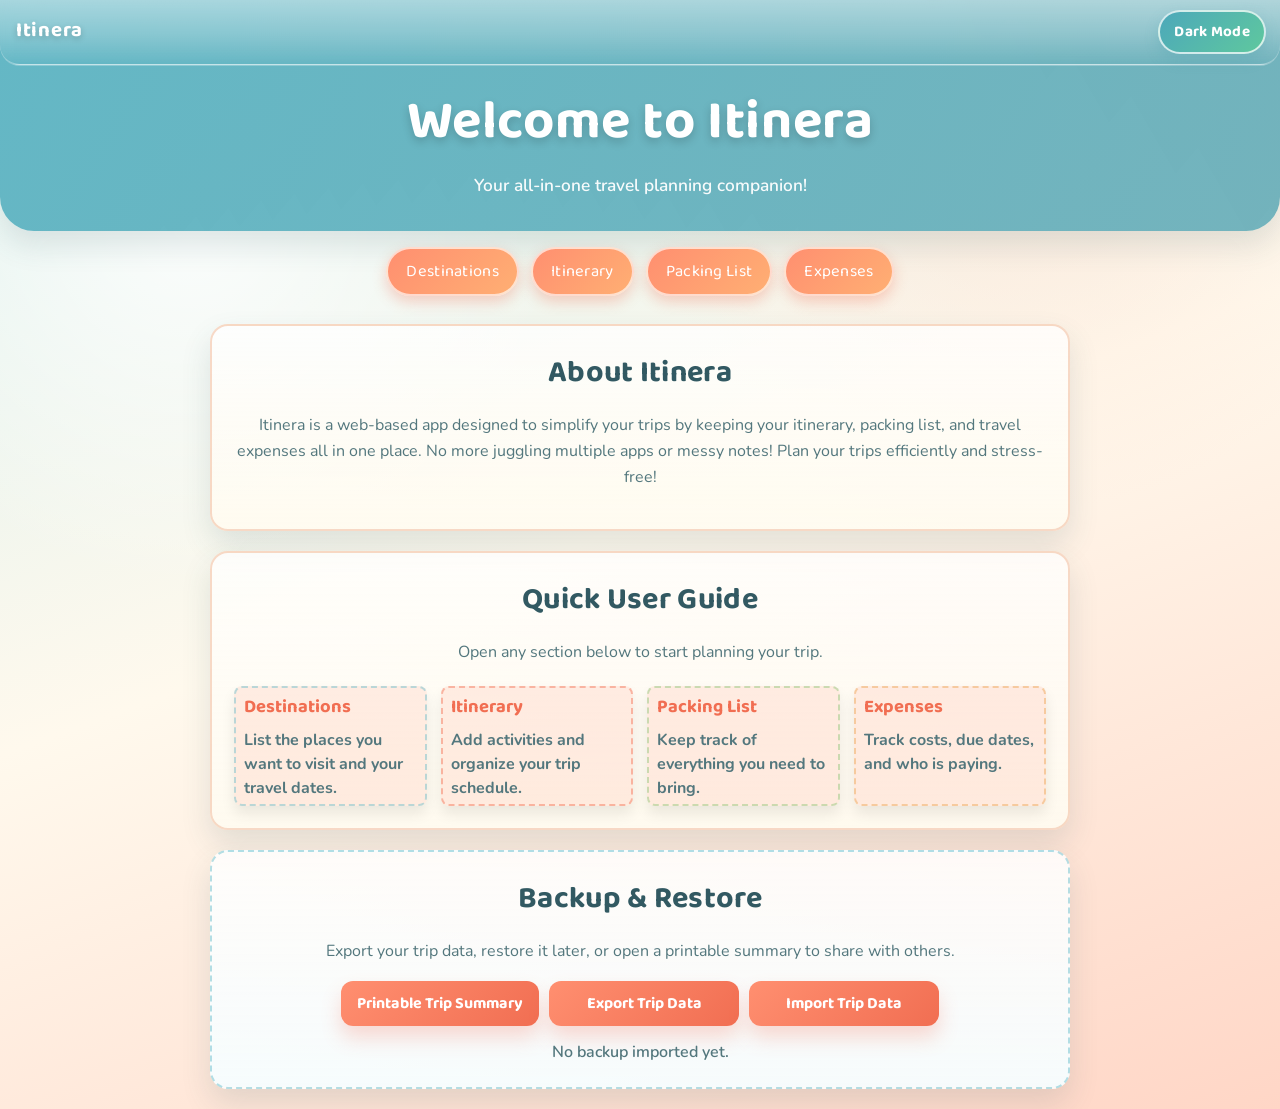
==== commit 6c9d0630: "added header with Itinera" ====
--- a/index.html
+++ b/index.html
@@ -2,11 +2,13 @@
 <html lang="en">
 <head>
   <meta charset="UTF-8">
-  <meta name="viewport" content="width=device-width, initial-scale=1.0">
+  <meta name="viewport" content="width=device-width, initial-scale=1.0, viewport-fit=cover">
   <title>Itinera - Home</title>
   <link rel="stylesheet" href="style.css">
 </head>
 <body class="home-page">
+
+  <a class="brand-mark" href="index.html" aria-label="Go to Itinera home page">Itinera</a>
 
   <header>
     <h1>Welcome to Itinera</h1>
--- a/style.css
+++ b/style.css
@@ -32,12 +32,30 @@
   min-height: 100vh;
 }
 
+body::before {
+  content: '';
+  position: fixed;
+  top: 0;
+  left: 0;
+  right: 0;
+  height: calc(env(safe-area-inset-top) + 64px);
+  border-radius: 0 0 20px 20px;
+  border: none;
+  border-bottom: 1px solid rgba(255, 255, 255, 0.34);
+  background: linear-gradient(180deg, rgba(255, 255, 255, 0.44) 0%, rgba(255, 255, 255, 0.22) 56%, rgba(255, 255, 255, 0) 100%);
+  backdrop-filter: blur(6px);
+  -webkit-backdrop-filter: blur(6px);
+  box-shadow: 0 1px 0 rgba(255, 255, 255, 0.26);
+  z-index: 997;
+  pointer-events: none;
+}
+
 header {
   background:
     linear-gradient(130deg, rgba(91, 184, 200, 0.95), rgba(91, 184, 200, 0.85)),
     linear-gradient(240deg, rgba(255, 143, 112, 0.95), rgba(255, 143, 112, 0.8));
   color: #ffffff;
-  padding: 42px 20px 34px;
+  padding: 78px 20px 34px;
   border-bottom-left-radius: 34px;
   border-bottom-right-radius: 34px;
   box-shadow: var(--shadow-soft);
@@ -84,8 +102,8 @@
 
 .theme-toggle {
   position: fixed;
-  top: 14px;
-  left: 14px;
+  top: 12px;
+  right: 14px;
   z-index: 999;
   color: #ffffff;
   font-family: 'Baloo 2', cursive;
@@ -98,6 +116,32 @@
   transition: transform 0.2s ease, box-shadow 0.2s ease, filter 0.2s ease;
   box-shadow: 0 6px 14px rgba(74, 157, 171, 0.26);
   width: auto;
+  min-width: 0;
+  min-height: 0;
+  display: inline-block;
+  white-space: nowrap;
+}
+
+.brand-mark {
+  position: fixed;
+  top: 12px;
+  left: 14px;
+  z-index: 998;
+  display: inline-block;
+  text-decoration: none;
+  color: #ffffff;
+  font-family: 'Baloo 2', cursive;
+  font-size: 1.28rem;
+  font-weight: 700;
+  letter-spacing: 0.7px;
+  background: transparent;
+  border: none;
+  padding: 4px 2px;
+  border-radius: 0;
+  box-shadow: none;
+  text-shadow: 0 2px 6px rgba(0, 0, 0, 0.2);
+  transition: opacity 0.2s ease, color 0.2s ease;
+  white-space: nowrap;
 }
 
 .top-nav a:hover {
@@ -112,7 +156,19 @@
   box-shadow: 0 10px 18px rgba(74, 157, 171, 0.32);
 }
 
+.brand-mark:hover {
+  transform: none;
+  filter: none;
+  box-shadow: none;
+  opacity: 0.88;
+}
+
 .theme-toggle:focus-visible {
+  outline: 3px solid rgba(255, 255, 255, 0.75);
+  outline-offset: 2px;
+}
+
+.brand-mark:focus-visible {
   outline: 3px solid rgba(255, 255, 255, 0.75);
   outline-offset: 2px;
 }
@@ -353,10 +409,15 @@
 
 li button {
   background: linear-gradient(135deg, #ff7b7b, #ff5e72);
-  padding: 6px 10px;
-  font-size: 0.86rem;
+  padding: 6px 12px;
+  font-size: 0.82rem;
   border-radius: 8px;
   box-shadow: none;
+  width: auto;
+  min-height: 36px;
+  min-width: 0;
+  flex-shrink: 0;
+  white-space: nowrap;
 }
 
 .input-row {
@@ -380,6 +441,7 @@
 
 .input-row button {
   flex: 0 0 auto;
+  width: auto;
 }
 
 .trip-length-presets {
@@ -506,6 +568,22 @@
 .print-empty-item {
   display: block;
   text-align: left;
+}
+
+.print-meta-card {
+  background: linear-gradient(180deg, rgba(255, 255, 255, 0.84), rgba(247, 253, 255, 0.95));
+}
+
+.print-meta-grid {
+  display: grid;
+  grid-template-columns: repeat(auto-fit, minmax(240px, 1fr));
+  gap: 8px 20px;
+}
+
+.print-meta-grid p {
+  margin: 0;
+  color: var(--ink-soft);
+  font-size: 0.96rem;
 }
 
 .print-empty-item {
@@ -665,6 +743,75 @@
   border-left: 5px solid rgba(132, 194, 110, 0.55);
 }
 
+.packing-check-label {
+  display: flex;
+  align-items: center;
+  gap: 10px;
+  cursor: pointer;
+  flex: 1;
+  min-width: 0;
+}
+
+.packing-checkbox {
+  -webkit-appearance: none;
+  appearance: none;
+  width: 22px;
+  height: 22px;
+  min-width: 22px;
+  border-radius: 6px;
+  border: 2px solid rgba(132, 194, 110, 0.7);
+  background: #fffdf8;
+  cursor: pointer;
+  position: relative;
+  transition: background 0.18s ease, border-color 0.18s ease;
+  margin: 0;
+}
+
+.packing-checkbox:checked {
+  background: linear-gradient(135deg, #84c26e, #5fa84e);
+  border-color: #5fa84e;
+}
+
+.packing-checkbox:checked::after {
+  content: '';
+  position: absolute;
+  left: 5px;
+  top: 2px;
+  width: 8px;
+  height: 12px;
+  border: 2.5px solid #ffffff;
+  border-top: none;
+  border-left: none;
+  transform: rotate(45deg);
+}
+
+.packing-item-name {
+  flex: 1;
+  min-width: 0;
+  word-break: break-word;
+  transition: color 0.2s ease, text-decoration 0.2s ease;
+}
+
+li.packing-checked {
+  border-left-color: rgba(132, 194, 110, 0.28);
+  opacity: 0.72;
+}
+
+li.packing-checked .packing-item-name {
+  text-decoration: line-through;
+  color: var(--ink-soft);
+}
+
+body.dark-mode .packing-checkbox {
+  background: #122028;
+  border-color: rgba(132, 194, 110, 0.55);
+}
+
+body.dark-mode .packing-checkbox:checked {
+  background: linear-gradient(135deg, #5fa84e, #4a8a3c);
+  border-color: #4a8a3c;
+}
+
 .packing-page .card {
   background:
     linear-gradient(180deg, rgba(255, 255, 255, 0.88), rgba(247, 255, 244, 0.95));
@@ -725,6 +872,7 @@
 }
 
 .packing-page .card h2,
+.destinations-page .card h2,
 .expenses-page .card h2 {
   color: #244851;
 }
@@ -761,6 +909,12 @@
     linear-gradient(160deg, #111d23 0%, #17282f 48%, #223037 100%);
 }
 
+body.dark-mode::before {
+  border-bottom-color: rgba(208, 236, 242, 0.2);
+  background: linear-gradient(180deg, rgba(26, 40, 47, 0.62) 0%, rgba(26, 40, 47, 0.36) 58%, rgba(26, 40, 47, 0) 100%);
+  box-shadow: 0 1px 0 rgba(0, 0, 0, 0.28);
+}
+
 body.dark-mode header {
   background:
     linear-gradient(130deg, rgba(34, 83, 94, 0.95), rgba(38, 98, 111, 0.9)),
@@ -804,12 +958,53 @@
 }
 
 body.dark-mode .packing-page .card h2,
+body.dark-mode .destinations-page .card h2,
 body.dark-mode .expenses-page .card h2,
 body.dark-mode #packingList li,
 body.dark-mode #expenseList li {
   color: #e9f7fb;
 }
 
+.traveler-checks {
+  display: flex;
+  flex-wrap: wrap;
+  gap: 8px;
+  margin-top: 10px;
+}
+
+.traveler-check-option {
+  display: inline-flex;
+  align-items: center;
+  gap: 6px;
+  padding: 6px 12px;
+  border-radius: 999px;
+  border: 2px solid rgba(91, 184, 200, 0.45);
+  background: rgba(255, 255, 255, 0.7);
+  font-family: 'Nunito', sans-serif;
+  font-size: 0.9rem;
+  font-weight: 600;
+  color: var(--ink-main);
+  cursor: pointer;
+  user-select: none;
+  transition: background 0.18s ease, border-color 0.18s ease;
+  white-space: nowrap;
+  width: auto;
+}
+
+.traveler-check-option:has(input:checked) {
+  background: linear-gradient(135deg, rgba(91, 184, 200, 0.22), rgba(91, 184, 200, 0.12));
+  border-color: var(--accent-blue);
+}
+
+.traveler-check-option input[type="checkbox"] {
+  width: 15px;
+  height: 15px;
+  min-width: 15px;
+  margin: 0;
+  accent-color: var(--accent-blue);
+  cursor: pointer;
+}
+
 body.dark-mode .traveler-check-option {
   background: rgba(24, 40, 48, 0.9);
   border-color: rgba(102, 198, 216, 0.34);
@@ -820,8 +1015,15 @@
   color: #bfe4ec;
 }
 
+body.dark-mode #travelerSummaryText,
+body.dark-mode #splitSummaryText,
+body.dark-mode #expenseSplitHelpText {
+  color: #5f7b84;
+}
+
+body.dark-mode #suggestionSourceText,
 body.dark-mode #suggestionList li {
-  color: #e9f7fb;
+  color: #5f7b84;
 }
 
 body.dark-mode #expenseList li strong {
@@ -882,7 +1084,17 @@
 
 body.dark-mode .itinerary-page .fc .fc-col-header-cell-cushion,
 body.dark-mode .itinerary-page .fc .fc-daygrid-day-number {
-  color: #d9f0f6;
+  color: #5a2b19;
+}
+
+body.dark-mode .itinerary-page .fc .fc-col-header-cell-cushion,
+body.dark-mode .itinerary-page .fc .fc-col-header-cell-cushion:visited,
+body.dark-mode .itinerary-page .fc .fc-col-header-cell-cushion:hover,
+body.dark-mode .itinerary-page .fc .fc-daygrid-day-number,
+body.dark-mode .itinerary-page .fc .fc-daygrid-day-number:visited,
+body.dark-mode .itinerary-page .fc .fc-daygrid-day-number:hover {
+  color: #5a2b19;
+  opacity: 1;
 }
 
 body.dark-mode .itinerary-page .fc .fc-day-today {
@@ -921,6 +1133,11 @@
   background: linear-gradient(135deg, #3e8fa1, #4daf8b);
   border-color: rgba(208, 236, 242, 0.86);
   box-shadow: 0 8px 16px rgba(0, 0, 0, 0.34);
+}
+
+body.dark-mode .brand-mark {
+  color: #e8f6fa;
+  text-shadow: 0 2px 6px rgba(0, 0, 0, 0.36);
 }
 
 body.dark-mode .destinations-page,
@@ -936,31 +1153,63 @@
 }
 
 @media print {
+  @page {
+    margin: 0.55in;
+  }
+
+  html,
   body {
     background: #ffffff;
     color: #1f2e33;
+    font-size: 11pt;
+  }
+
+  body::before {
+    display: none !important;
   }
 
   .theme-toggle,
+  .brand-mark,
   .print-only-hidden {
     display: none !important;
   }
 
   header {
+    padding: 0 0 10px;
     box-shadow: none;
     border-radius: 0;
     margin-bottom: 10px;
+    color: #1f2e33;
+    background: #ffffff;
+    border-bottom: 2px solid #cfd8dc;
+  }
+
+  header h1 {
+    font-size: 22pt;
+    text-shadow: none;
+  }
+
+  header p {
+    color: #4a5d63;
   }
 
   .card,
   section {
     width: 100%;
     max-width: none;
-    margin: 12px 0;
+    margin: 10px 0;
+    padding: 12px 14px;
     box-shadow: none;
-    border-color: #d6d6d6;
+    border: 1px solid #d6d6d6;
     background: #ffffff;
     break-inside: avoid;
+  }
+
+  .print-summary-page .card h2 {
+    margin-bottom: 8px;
+    font-size: 14pt;
+    border-bottom: 1px solid #e0e0e0;
+    padding-bottom: 4px;
   }
 
   li {
@@ -968,12 +1217,54 @@
     border-color: #d6d6d6;
     color: #1f2e33;
     box-shadow: none;
+    padding: 8px 10px;
+    margin: 6px 0;
+    border-radius: 8px;
+    gap: 6px;
+  }
+
+  .print-summary-item,
+  .print-empty-item {
+    page-break-inside: avoid;
+    break-inside: avoid;
+    font-size: 10.5pt;
+    line-height: 1.4;
+  }
+
+  .print-meta-card {
+    margin-top: 0;
+  }
+
+  .print-meta-grid {
+    grid-template-columns: 1fr 1fr;
+  }
+
+  .print-summary-link,
+  button,
+  input,
+  select {
+    box-shadow: none !important;
+  }
+
+  ul,
+  ol {
+    margin: 0;
+  }
+
+  .print-empty-item {
+    padding: 10px;
+    border-style: dashed;
   }
 }
 
 @media screen and (max-width: 768px) {
+  body::before {
+    height: calc(env(safe-area-inset-top) + 58px);
+    border-radius: 0 0 16px 16px;
+  }
+
   header {
-    padding: 24px 12px 22px;
+    padding: 58px 12px 22px;
     border-bottom-left-radius: 24px;
     border-bottom-right-radius: 24px;
   }
@@ -990,11 +1281,18 @@
   }
 
   .theme-toggle {
-    top: 10px;
-    left: 10px;
+    top: 9px;
+    right: 10px;
     width: auto;
     padding: 7px 12px;
     font-size: 0.88rem;
+  }
+
+  .brand-mark {
+    top: 9px;
+    left: 10px;
+    font-size: 1.15rem;
+    padding: 4px 2px;
   }
 
   .card,
@@ -1018,11 +1316,6 @@
     width: 100%;
   }
 
-  .input-row {
-    flex-direction: column;
-    align-items: stretch;
-  }
-
   .trip-preset-btn {
     min-width: 0;
     width: calc(50% - 4px);
@@ -1037,6 +1330,17 @@
   .day-view-controls input[type="date"] {
     width: 100%;
     max-width: none;
+  }
+
+  button:not(.theme-toggle):not(li button):not(.input-row button) {
+    width: 100%;
+    padding: 10px 16px;
+  }
+
+  .input-row {
+    flex-direction: row;
+    align-items: center;
+    flex-wrap: wrap;
   }
 
   .input-row input[type="text"],
@@ -1045,11 +1349,12 @@
   .input-row input[type="datetime-local"] {
     flex: 1;
     max-width: none;
-  }
-
-  button {
-    width: 100%;
-    padding: 10px 16px;
+    min-width: 0;
+  }
+
+  .input-row button {
+    width: auto;
+    flex-shrink: 0;
   }
 
   li {
@@ -1063,16 +1368,104 @@
 }
 
 @media screen and (max-width: 430px) {
+  body::before {
+    height: calc(env(safe-area-inset-top) + 54px);
+    border-radius: 0 0 14px 14px;
+  }
+
   .top-nav a {
     width: 100%;
   }
 
   .theme-toggle {
-    top: 8px;
+    top: 7px;
+    right: 8px;
+  }
+
+  .brand-mark {
+    top: 7px;
     left: 8px;
   }
 
   header h1 {
     font-size: 2.1rem;
   }
+}
+
+/* ─── iPhone / iOS compatibility ─────────────────────────────── */
+
+/* Prevent iOS from inflating font sizes on orientation change */
+html {
+  -webkit-text-size-adjust: 100%;
+}
+
+/* Remove blue tap flash on interactive elements */
+body {
+  -webkit-tap-highlight-color: transparent;
+}
+
+/* Safe area padding so content clears the home bar at the bottom */
+body {
+  padding-bottom: env(safe-area-inset-bottom);
+}
+
+/* Push header content below the notch */
+header {
+  padding-top: max(78px, calc(env(safe-area-inset-top) + 38px));
+}
+
+/* Keep the theme toggle button clear of the notch and right sensor housing */
+.theme-toggle {
+  top: max(10px, calc(env(safe-area-inset-top) + 2px));
+  right: max(14px, calc(env(safe-area-inset-right) + 4px));
+}
+
+/* Keep the brand mark clear of the notch and left sensor housing */
+.brand-mark {
+  top: max(10px, calc(env(safe-area-inset-top) + 2px));
+  left: max(14px, calc(env(safe-area-inset-left) + 4px));
+}
+
+/* Eliminate 300ms tap delay on all interactive elements */
+button,
+a,
+input,
+select,
+label,
+textarea {
+  touch-action: manipulation;
+}
+
+/* Remove iOS default styling on form controls */
+input,
+select,
+textarea {
+  -webkit-appearance: none;
+}
+
+/* Ensure all buttons meet the recommended 44px minimum touch target */
+button:not(.theme-toggle) {
+  min-height: 44px;
+}
+
+/* Ensure nav links meet the 44px touch target */
+.top-nav a {
+  min-height: 44px;
+  display: inline-flex;
+  align-items: center;
+  justify-content: center;
+}
+
+/* On touch-only devices, disable hover transforms so they don't get stuck */
+@media (hover: none) {
+  .top-nav a:hover,
+  .brand-mark:hover,
+  .theme-toggle:hover,
+  .card a:hover,
+  .tutorial-link:hover,
+  button:hover {
+    transform: none;
+    filter: none;
+    box-shadow: var(--shadow-pop);
+  }
 }
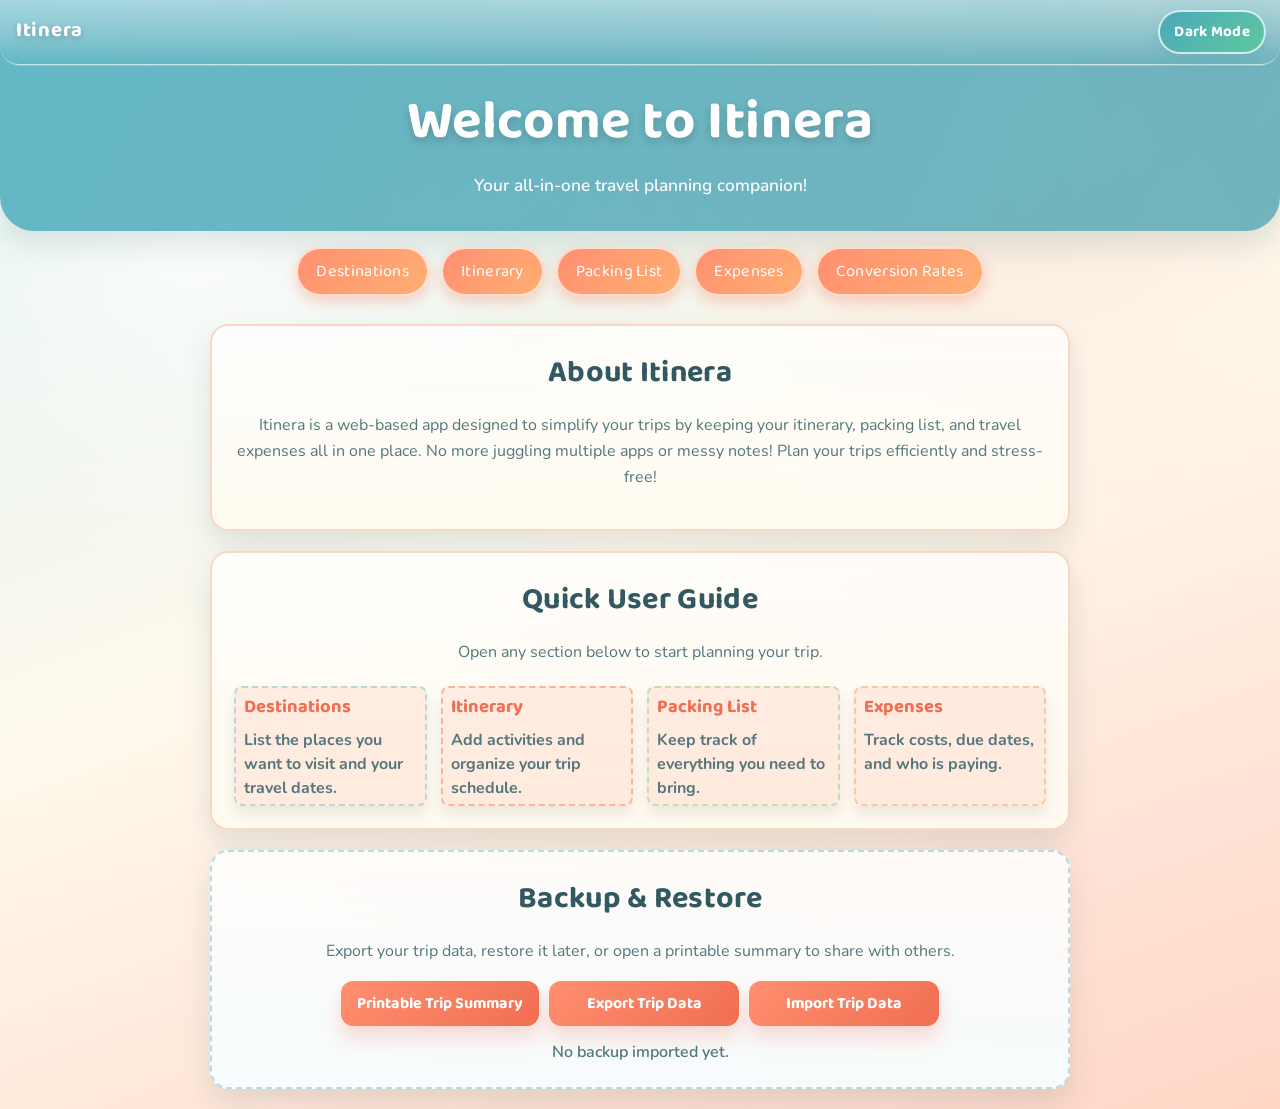
==== commit 43f2499a: "added conversion rate tool" ====
--- a/index.html
+++ b/index.html
@@ -21,6 +21,7 @@
     <a href="itinerary.html">Itinerary</a>
     <a href="packing.html">Packing List</a>
     <a href="expenses.html">Expenses</a>
+    <a href="conversion.html">Conversion Rates</a>
   </nav>
 
   <section class="card about-box">
--- a/style.css
+++ b/style.css
@@ -439,28 +439,14 @@
   max-width: 210px;
 }
 
+.input-row input[type="datetime-local"] {
+  flex: 1 1 220px;
+  max-width: 240px;
+}
+
 .input-row button {
   flex: 0 0 auto;
   width: auto;
-}
-
-.trip-length-presets {
-  display: flex;
-  justify-content: center;
-  flex-wrap: wrap;
-  gap: 8px;
-  margin-bottom: 14px;
-}
-
-.trip-preset-btn {
-  min-width: 84px;
-  padding: 8px 12px;
-  font-size: 0.9rem;
-}
-
-.trip-preset-btn.active {
-  background: linear-gradient(135deg, #4ca8ba, #3f8f9f);
-  box-shadow: 0 8px 16px rgba(74, 157, 171, 0.35);
 }
 
 .trip-range-apply-wrap {
@@ -473,6 +459,58 @@
 
 .trip-range-apply-wrap select {
   min-width: 250px;
+}
+
+.itinerary-page .trip-range-apply-wrap {
+  display: grid;
+  grid-template-columns: minmax(0, 1fr) auto;
+  align-items: center;
+  width: 100%;
+  max-width: 640px;
+  margin-left: auto;
+  margin-right: auto;
+}
+
+.itinerary-page .trip-range-apply-wrap select {
+  width: 100%;
+  min-width: 0;
+  max-width: none;
+}
+
+.itinerary-page .trip-range-apply-wrap button {
+  white-space: nowrap;
+  min-width: clamp(130px, 16vw, 210px);
+}
+
+.quick-destination-wrap {
+  margin-top: -2px;
+  margin-bottom: 8px;
+}
+
+.quick-destination-title {
+  margin: 2px 0 6px;
+  text-align: center;
+  color: var(--ink-soft);
+  font-size: 0.92rem;
+  font-weight: 700;
+}
+
+.quick-destination-wrap input[type="text"] {
+  flex: 1 1 220px;
+  max-width: 260px;
+}
+
+.quick-destination-wrap input[type="date"] {
+  flex: 1 1 160px;
+  max-width: 180px;
+}
+
+.quick-destination-wrap.hidden {
+  display: none;
+}
+
+.quick-destination-title.hidden {
+  display: none;
 }
 
 .trip-range-source {
@@ -530,6 +568,56 @@
   text-align: center;
 }
 
+.conversion-page {
+  background:
+    radial-gradient(circle at 12% 14%, rgba(194, 234, 239, 0.64) 0%, rgba(194, 234, 239, 0) 28%),
+    radial-gradient(circle at 88% 10%, rgba(255, 222, 204, 0.62) 0%, rgba(255, 222, 204, 0) 26%),
+    linear-gradient(160deg, #dff4f4 0%, #fff9ed 52%, #ffddcf 100%);
+}
+
+.conversion-controls {
+  margin-bottom: 10px;
+}
+
+.conversion-result {
+  margin-top: 4px;
+  margin-bottom: 8px;
+  text-align: center;
+  color: #24505a;
+  font-weight: 700;
+  font-size: 1.04rem;
+}
+
+.rates-table-wrap {
+  overflow-x: auto;
+}
+
+.rates-table {
+  width: 100%;
+  border-collapse: collapse;
+  border: 2px solid rgba(91, 184, 200, 0.32);
+  border-radius: 12px;
+  overflow: hidden;
+  background: rgba(255, 255, 255, 0.82);
+}
+
+.rates-table th,
+.rates-table td {
+  text-align: left;
+  padding: 10px 12px;
+  border-bottom: 1px solid rgba(91, 184, 200, 0.2);
+}
+
+.rates-table th {
+  font-family: 'Baloo 2', cursive;
+  color: #27535d;
+  background: rgba(91, 184, 200, 0.16);
+}
+
+.rates-table tr:last-child td {
+  border-bottom: none;
+}
+
 /* Page-specific moods while keeping one palette */
 .home-page {
   background:
@@ -640,6 +728,17 @@
 
 .itinerary-page .fc .fc-col-header-cell {
   background: rgba(91, 184, 200, 0.12);
+}
+
+.itinerary-page .fc a,
+.itinerary-page .fc a:visited,
+.itinerary-page .fc a:hover,
+.itinerary-page .fc a:focus {
+  background: transparent;
+  color: inherit;
+  padding: 0;
+  border-radius: 0;
+  text-decoration: none;
 }
 
 .itinerary-page .fc .fc-col-header-cell-cushion {
@@ -655,6 +754,17 @@
   font-weight: 700;
   font-size: 0.9rem;
   padding: 5px 7px;
+}
+
+.itinerary-page .fc .fc-col-header-cell-cushion,
+.itinerary-page .fc .fc-col-header-cell-cushion:visited,
+.itinerary-page .fc .fc-col-header-cell-cushion:hover,
+.itinerary-page .fc .fc-daygrid-day-number,
+.itinerary-page .fc .fc-daygrid-day-number:visited,
+.itinerary-page .fc .fc-daygrid-day-number:hover {
+  color: #2f5862;
+  opacity: 1;
+  text-decoration: none;
 }
 
 .itinerary-page .fc .fc-day-today {
@@ -716,6 +826,18 @@
 
 .day-view-controls input[type="date"] {
   max-width: 250px;
+}
+
+@media screen and (min-width: 900px) {
+  .itinerary-page .input-row {
+    flex-wrap: nowrap;
+    align-items: center;
+  }
+
+  .itinerary-page .trip-range-apply-wrap {
+    grid-template-columns: minmax(0, 1fr) auto;
+    align-items: center;
+  }
 }
 
 #dayViewList {
@@ -1049,10 +1171,6 @@
   border-color: rgba(86, 128, 139, 0.82);
 }
 
-body.dark-mode .trip-preset-btn.active {
-  background: linear-gradient(135deg, #58a9bc, #468fa1);
-}
-
 body.dark-mode #destinationMap {
   border-color: rgba(86, 128, 139, 0.82);
 }
@@ -1070,7 +1188,7 @@
 body.dark-mode .fc .fc-toolbar-title,
 body.dark-mode .fc .fc-col-header-cell-cushion,
 body.dark-mode .fc .fc-daygrid-day-number {
-  color: var(--ink-main);
+  color: #7fd8ee;
 }
 
 body.dark-mode .fc-theme-standard td,
@@ -1082,19 +1200,55 @@
   background: rgba(102, 198, 216, 0.12);
 }
 
+body.dark-mode .itinerary-page .fc a,
+body.dark-mode .itinerary-page .fc a:visited,
+body.dark-mode .itinerary-page .fc a:hover,
+body.dark-mode .itinerary-page .fc a:focus {
+  background: transparent;
+  color: #7fd8ee;
+  opacity: 1;
+  text-decoration: none;
+}
+
+body.dark-mode .itinerary-page .fc .fc-daygrid-event a,
+body.dark-mode .itinerary-page .fc .fc-daygrid-event a:visited,
+body.dark-mode .itinerary-page .fc .fc-daygrid-event a:hover,
+body.dark-mode .itinerary-page .fc .fc-daygrid-event a:focus {
+  color: #ffffff;
+}
+
 body.dark-mode .itinerary-page .fc .fc-col-header-cell-cushion,
 body.dark-mode .itinerary-page .fc .fc-daygrid-day-number {
-  color: #5a2b19;
+  color: #7fd8ee;
 }
 
 body.dark-mode .itinerary-page .fc .fc-col-header-cell-cushion,
 body.dark-mode .itinerary-page .fc .fc-col-header-cell-cushion:visited,
 body.dark-mode .itinerary-page .fc .fc-col-header-cell-cushion:hover,
+body.dark-mode .itinerary-page .fc .fc-col-header-cell-cushion:focus,
+body.dark-mode .itinerary-page .fc .fc-col-header-cell-cushion:active,
 body.dark-mode .itinerary-page .fc .fc-daygrid-day-number,
 body.dark-mode .itinerary-page .fc .fc-daygrid-day-number:visited,
-body.dark-mode .itinerary-page .fc .fc-daygrid-day-number:hover {
-  color: #5a2b19;
+body.dark-mode .itinerary-page .fc .fc-daygrid-day-number:hover,
+body.dark-mode .itinerary-page .fc .fc-daygrid-day-number:focus,
+body.dark-mode .itinerary-page .fc .fc-daygrid-day-number:active {
+  color: #7fd8ee !important;
+  background: transparent !important;
   opacity: 1;
+  text-decoration: none;
+}
+
+body.dark-mode .itinerary-page .fc .fc-daygrid-day:hover .fc-daygrid-day-number,
+body.dark-mode .itinerary-page .fc .fc-daygrid-day:focus-within .fc-daygrid-day-number,
+body.dark-mode .itinerary-page .fc .fc-daygrid-day:hover .fc-col-header-cell-cushion,
+body.dark-mode .itinerary-page .fc .fc-daygrid-day:focus-within .fc-col-header-cell-cushion {
+  color: #7fd8ee !important;
+  opacity: 1 !important;
+}
+
+body.dark-mode .itinerary-page .fc .fc-day-other .fc-daygrid-day-number {
+  color: #7fd8ee !important;
+  opacity: 1 !important;
 }
 
 body.dark-mode .itinerary-page .fc .fc-day-today {
@@ -1119,6 +1273,32 @@
 
 body.dark-mode .itinerary-page #activityList .activity-address {
   color: #bfe4ec;
+}
+
+body.dark-mode .conversion-page {
+  background:
+    radial-gradient(circle at 16% 16%, rgba(52, 92, 103, 0.34) 0%, rgba(52, 92, 103, 0) 32%),
+    radial-gradient(circle at 86% 10%, rgba(105, 79, 69, 0.28) 0%, rgba(105, 79, 69, 0) 28%),
+    linear-gradient(160deg, #121d24 0%, #17272e 52%, #1f2d35 100%);
+}
+
+body.dark-mode .conversion-result {
+  color: #bfe4ec;
+}
+
+body.dark-mode .rates-table {
+  background: rgba(22, 35, 42, 0.94);
+  border-color: rgba(86, 128, 139, 0.64);
+}
+
+body.dark-mode .rates-table th,
+body.dark-mode .rates-table td {
+  color: #e5f4f8;
+  border-bottom-color: rgba(86, 128, 139, 0.42);
+}
+
+body.dark-mode .rates-table th {
+  background: rgba(51, 91, 102, 0.36);
 }
 
 body.dark-mode .day-view-main {
@@ -1316,9 +1496,10 @@
     width: 100%;
   }
 
-  .trip-preset-btn {
-    min-width: 0;
-    width: calc(50% - 4px);
+  button:not(.theme-toggle) {
+    font-size: 0.94rem;
+    padding: 9px 13px;
+    border-radius: 10px;
   }
 
   .trip-range-apply-wrap select,
@@ -1334,7 +1515,7 @@
 
   button:not(.theme-toggle):not(li button):not(.input-row button) {
     width: 100%;
-    padding: 10px 16px;
+    padding: 8px 12px;
   }
 
   .input-row {
@@ -1355,6 +1536,12 @@
   .input-row button {
     width: auto;
     flex-shrink: 0;
+    padding: 8px 12px;
+  }
+
+  li button {
+    padding: 5px 10px;
+    font-size: 0.78rem;
   }
 
   li {
@@ -1380,6 +1567,22 @@
   .theme-toggle {
     top: 7px;
     right: 8px;
+  }
+
+  .itinerary-page .trip-range-apply-wrap button {
+    font-size: 0.88rem;
+    padding: 7px 10px;
+  }
+
+  button:not(.theme-toggle) {
+    font-size: 0.88rem;
+    padding: 8px 10px;
+    border-radius: 9px;
+  }
+
+  li button {
+    font-size: 0.74rem;
+    padding: 4px 8px;
   }
 
   .brand-mark {
@@ -1440,6 +1643,7 @@
 input,
 select,
 textarea {
+  appearance: none;
   -webkit-appearance: none;
 }
 
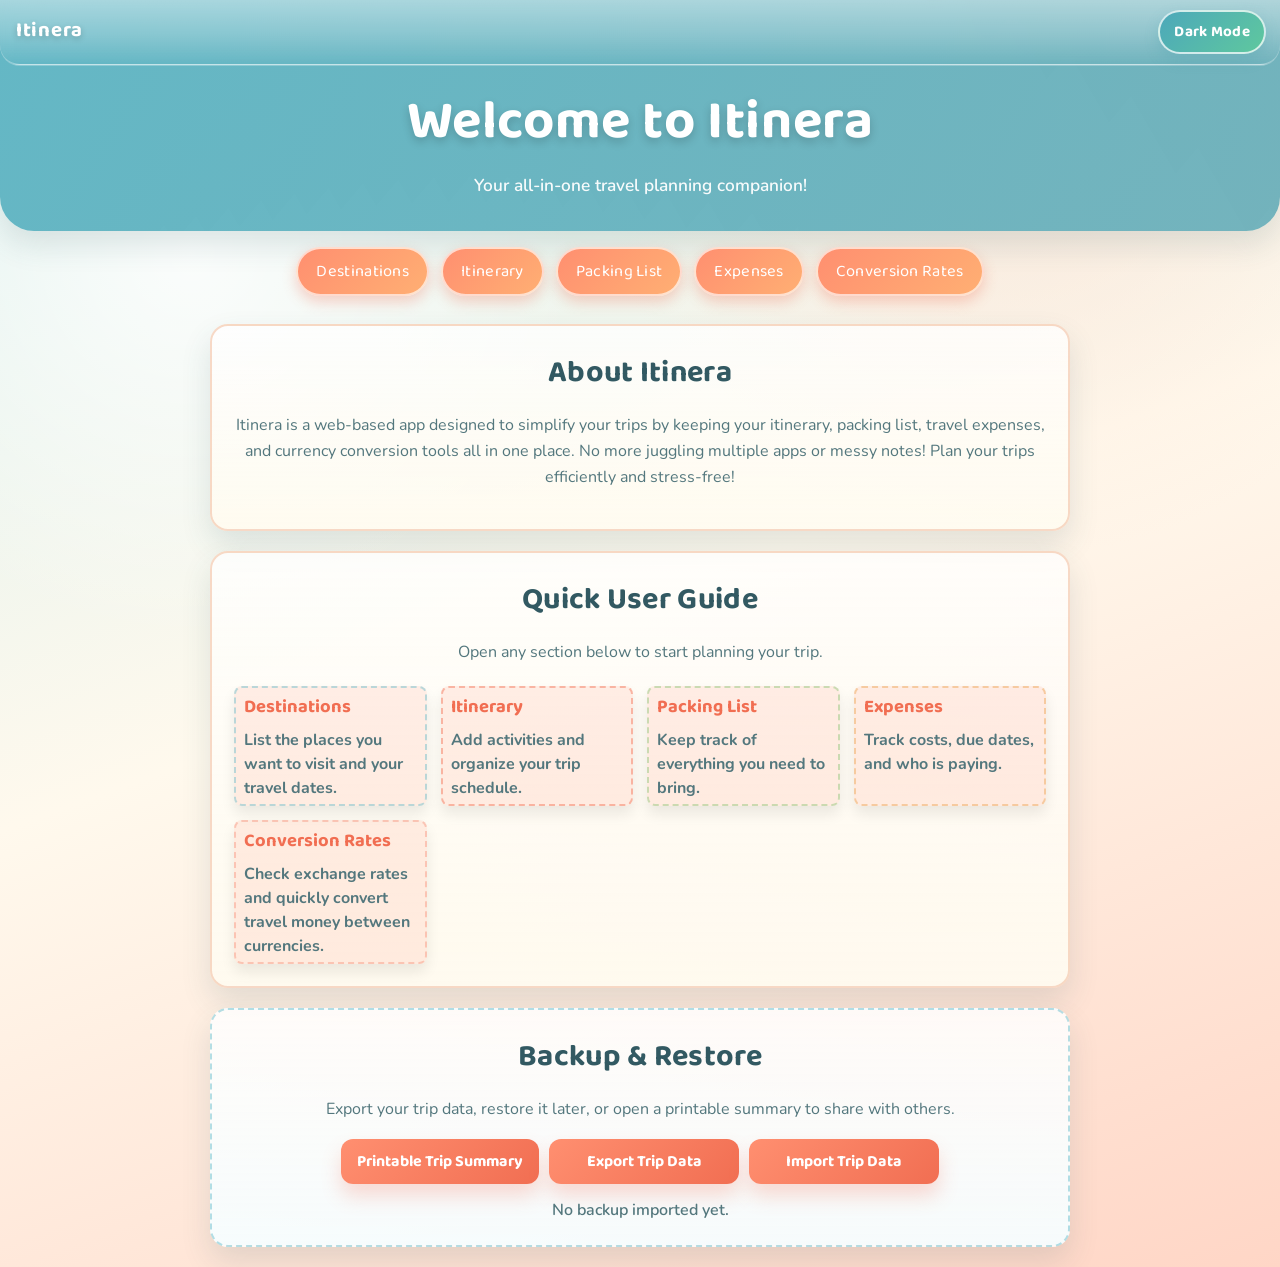
==== commit e629b968: "updated homepage" ====
--- a/index.html
+++ b/index.html
@@ -27,7 +27,7 @@
   <section class="card about-box">
     <h2>About Itinera</h2>
     <p>
-      Itinera is a web-based app designed to simplify your trips by keeping your itinerary, packing list, and travel expenses all in one place. No more juggling multiple apps or messy notes! Plan your trips efficiently and stress-free!
+      Itinera is a web-based app designed to simplify your trips by keeping your itinerary, packing list, travel expenses, and currency conversion tools all in one place. No more juggling multiple apps or messy notes! Plan your trips efficiently and stress-free!
     </p>
   </section>
 
@@ -52,6 +52,10 @@
         <strong>Expenses</strong>
         <span>Track costs, due dates, and who is paying.</span>
       </a>
+      <a href="conversion.html" class="tutorial-link">
+        <strong>Conversion Rates</strong>
+        <span>Check exchange rates and quickly convert travel money between currencies.</span>
+      </a>
     </div>
   </section>
 
--- a/style.css
+++ b/style.css
@@ -98,6 +98,53 @@
   border-radius: 999px;
   transition: transform 0.2s ease, box-shadow 0.2s ease, filter 0.2s ease;
   box-shadow: 0 6px 14px rgba(241, 110, 82, 0.3);
+}
+
+.top-nav-dropdown {
+  display: none;
+  width: min(94%, 430px);
+  margin: 12px auto 24px;
+  position: relative;
+}
+
+.top-nav-dropdown select {
+  width: 100%;
+  margin: 0;
+  color: #ffffff;
+  font-family: 'Baloo 2', cursive;
+  font-size: 1rem;
+  font-weight: 700;
+  letter-spacing: 0.3px;
+  background: linear-gradient(135deg, var(--accent-main), #ffaf73);
+  border: 2px solid rgba(255, 255, 255, 0.68);
+  border-radius: 999px;
+  padding: 10px 36px 10px 18px;
+  box-shadow: 0 6px 14px rgba(241, 110, 82, 0.3);
+  transition: transform 0.2s ease, box-shadow 0.2s ease, filter 0.2s ease;
+}
+
+.top-nav-dropdown::before {
+  content: '▾';
+  position: absolute;
+  right: 14px;
+  top: 50%;
+  transform: translateY(-50%);
+  color: rgba(255, 255, 255, 0.95);
+  font-size: 1rem;
+  pointer-events: none;
+  transition: transform 0.2s ease;
+}
+
+.top-nav-dropdown:hover select,
+.top-nav-dropdown:focus-within select {
+  transform: translateY(-2px);
+  filter: saturate(1.08);
+  box-shadow: 0 10px 18px rgba(241, 110, 82, 0.34);
+}
+
+.top-nav-dropdown:hover::before,
+.top-nav-dropdown:focus-within::before {
+  transform: translateY(-46%);
 }
 
 .theme-toggle {
@@ -477,6 +524,26 @@
   max-width: none;
 }
 
+.itinerary-page .trip-range-apply-wrap .select-with-arrow {
+  position: relative;
+  width: 100%;
+}
+
+.itinerary-page .trip-range-apply-wrap .select-with-arrow::after {
+  content: '▾';
+  position: absolute;
+  right: 12px;
+  top: 50%;
+  transform: translateY(-50%);
+  color: var(--ink-soft);
+  font-size: 0.95rem;
+  pointer-events: none;
+}
+
+.itinerary-page .trip-range-apply-wrap .select-with-arrow select {
+  padding-right: 34px;
+}
+
 .itinerary-page .trip-range-apply-wrap button {
   white-space: nowrap;
   min-width: clamp(130px, 16vw, 210px);
@@ -1171,6 +1238,12 @@
   border-color: rgba(86, 128, 139, 0.82);
 }
 
+body.dark-mode .top-nav-dropdown select {
+  background: linear-gradient(135deg, var(--accent-main), #ffaf73);
+  color: #ffffff;
+  border-color: rgba(255, 255, 255, 0.68);
+}
+
 body.dark-mode #destinationMap {
   border-color: rgba(86, 128, 139, 0.82);
 }
@@ -1286,6 +1359,10 @@
   color: #bfe4ec;
 }
 
+body.dark-mode .itinerary-page .trip-range-apply-wrap .select-with-arrow::after {
+  color: #d8edf3;
+}
+
 body.dark-mode .rates-table {
   background: rgba(22, 35, 42, 0.94);
   border-color: rgba(86, 128, 139, 0.64);
@@ -1438,6 +1515,14 @@
 }
 
 @media screen and (max-width: 768px) {
+  .top-nav {
+    display: none;
+  }
+
+  .top-nav-dropdown {
+    display: block;
+  }
+
   body::before {
     height: calc(env(safe-area-inset-top) + 58px);
     border-radius: 0 0 16px 16px;
@@ -1447,17 +1532,6 @@
     padding: 58px 12px 22px;
     border-bottom-left-radius: 24px;
     border-bottom-right-radius: 24px;
-  }
-
-  .top-nav {
-    gap: 8px;
-    margin: 12px 10px 24px;
-  }
-
-  .top-nav a {
-    width: calc(50% - 6px);
-    text-align: center;
-    padding: 10px 12px;
   }
 
   .theme-toggle {
@@ -1558,10 +1632,6 @@
   body::before {
     height: calc(env(safe-area-inset-top) + 54px);
     border-radius: 0 0 14px 14px;
-  }
-
-  .top-nav a {
-    width: 100%;
   }
 
   .theme-toggle {
